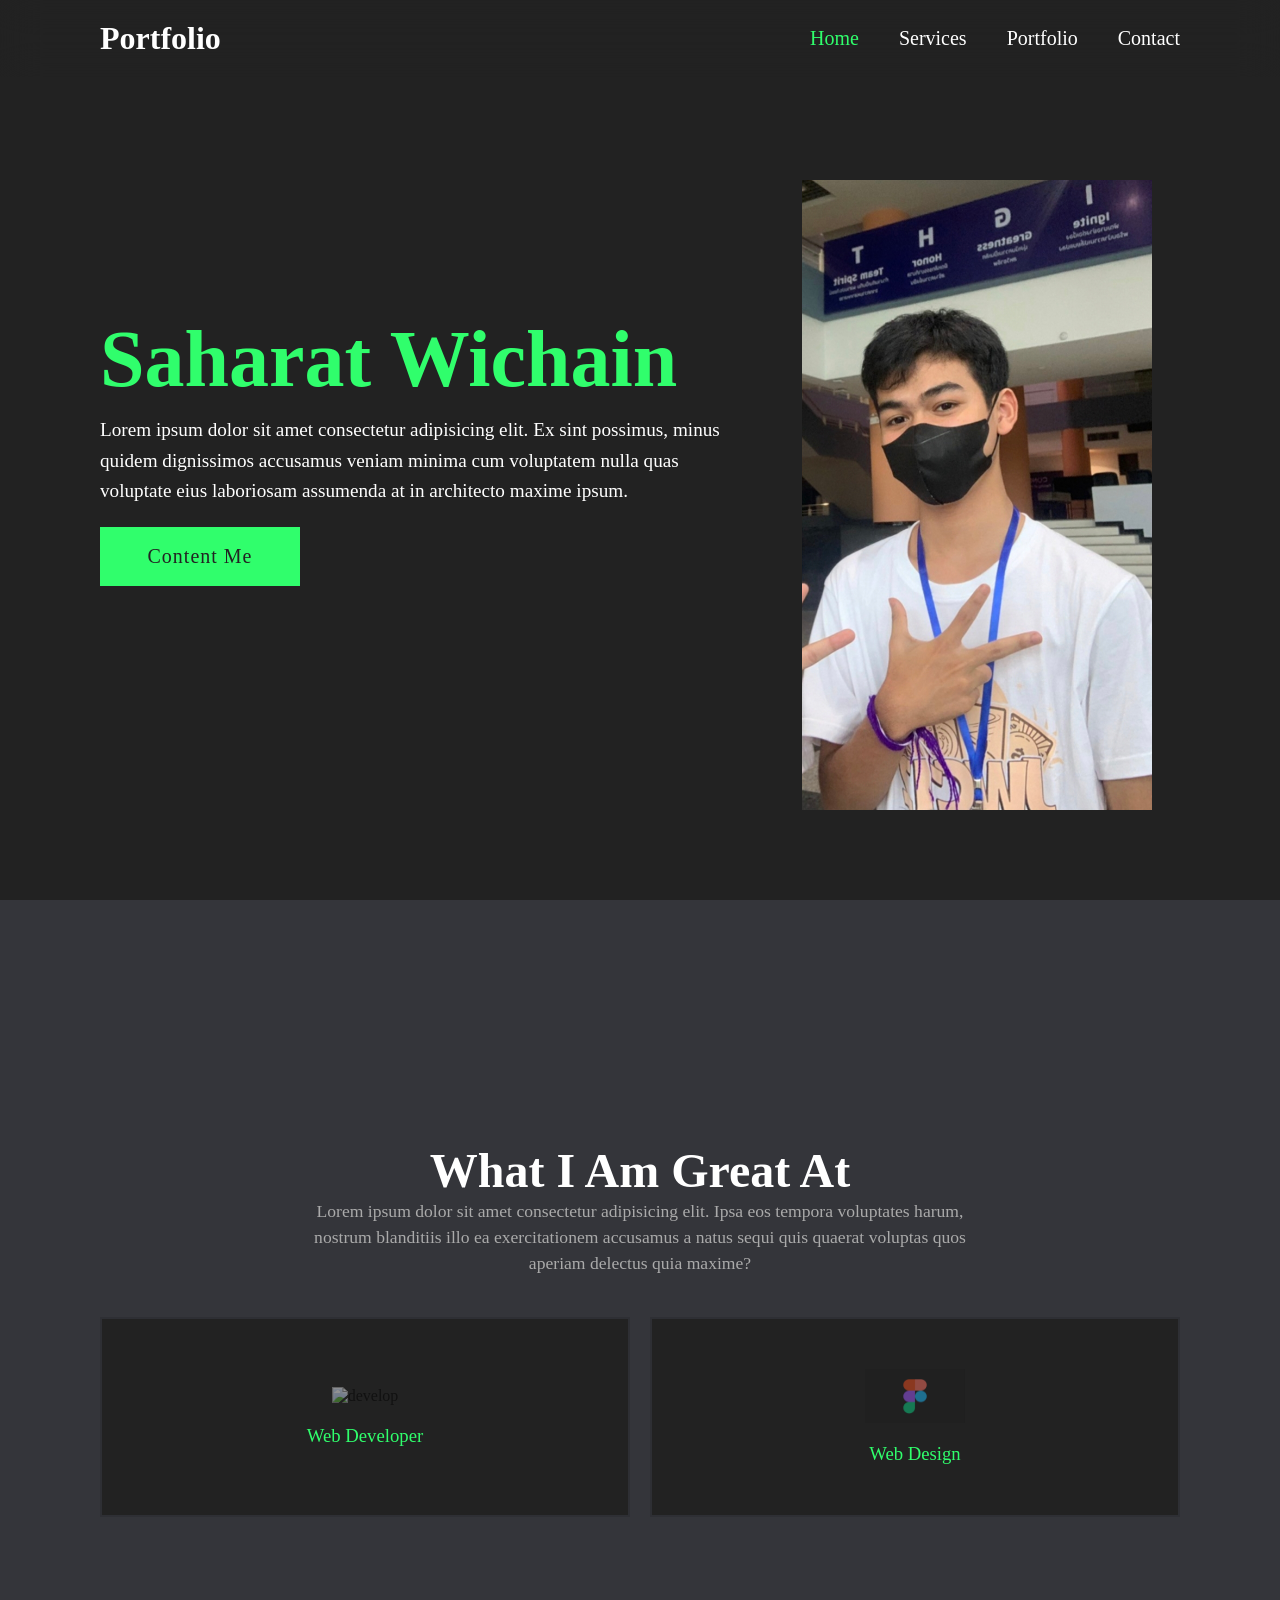
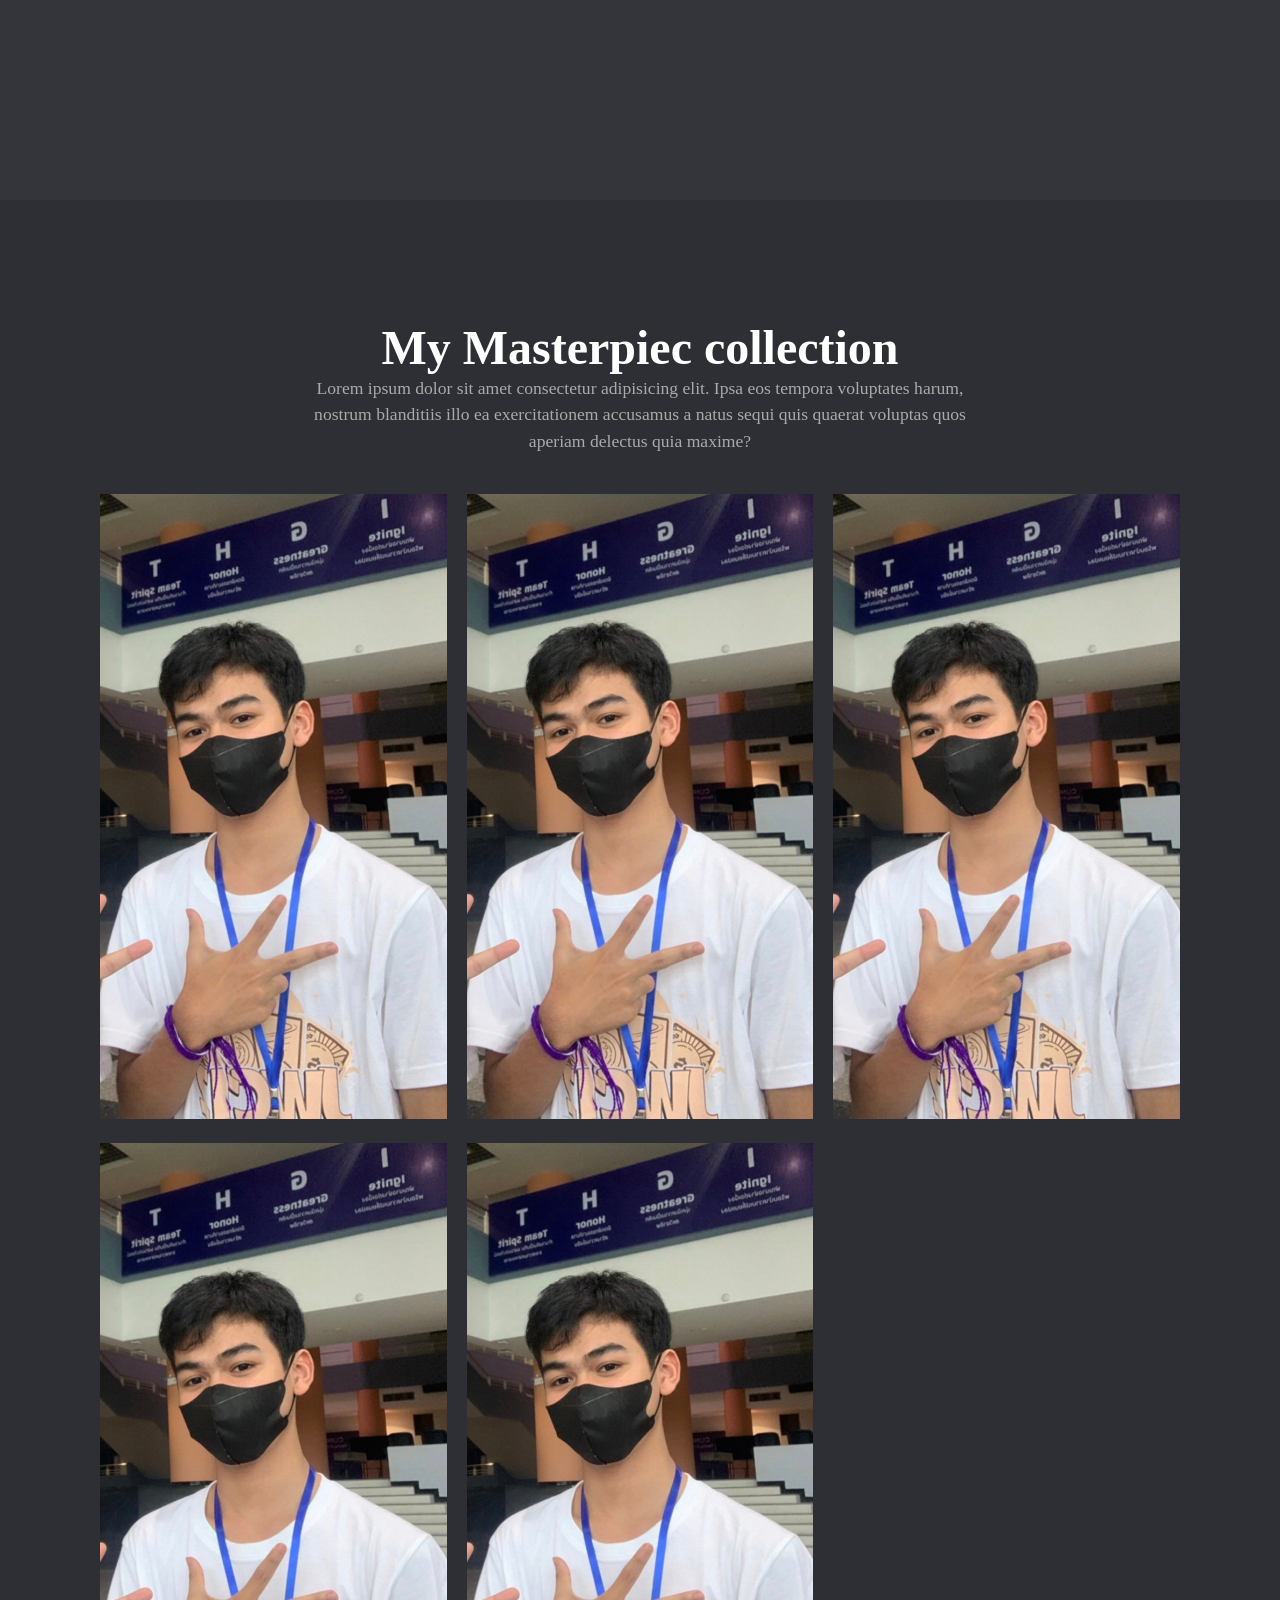
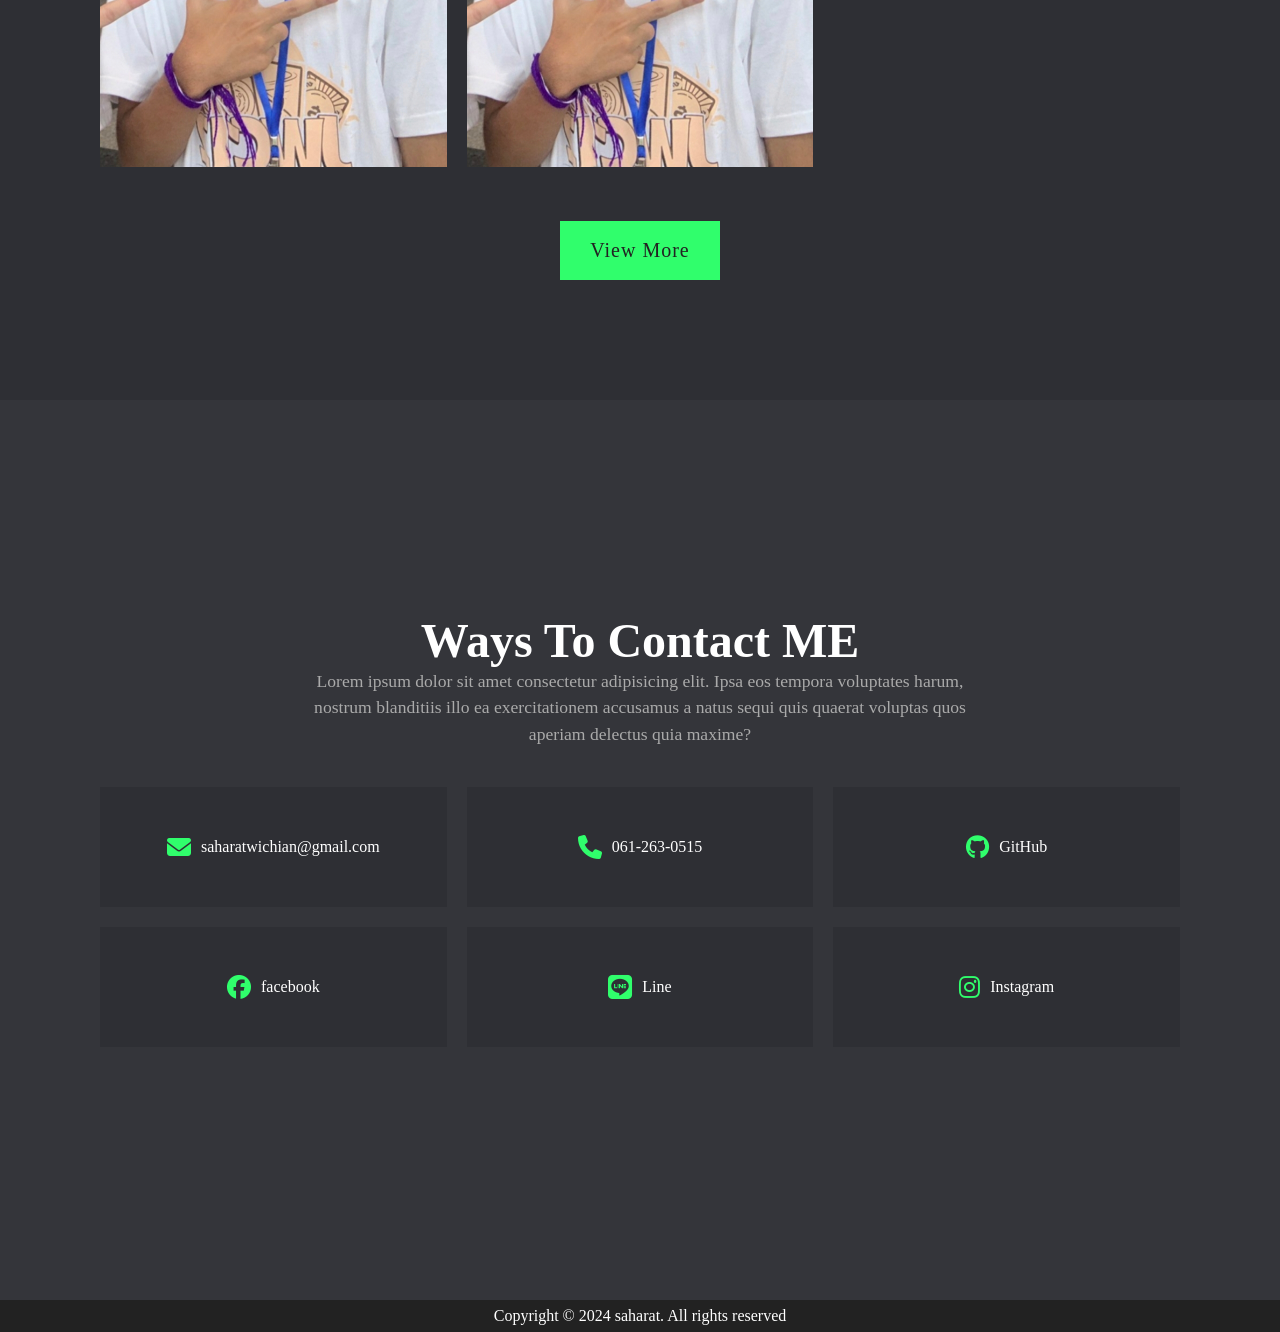
==== index.html @ ff319cc8 "add index.html style.css and /img" ====
<!DOCTYPE html>
<html lang="en">

<head>
    <meta charset="UTF-8">
    <meta http-equiv="X-UA-Compatible" content="IE=edge">
    <meta name="viewport" content="width=device-width, initial-scale=1.0">
    <title>Portfolio</title>
    <link rel="stylesheet" href="style.css">
    <link rel="stylesheet" href="https://cdnjs.cloudflare.com/ajax/libs/font-awesome/6.3.0/css/all.min.css" integrity="sha512-SzlrxWUlpfuzQ+pcUCosxcglQRNAq/DZjVsC0lE40xsADsfeQoEypE+enwcOiGjk/bSuGGKHEyjSoQ1zVisanQ==" crossorigin="anonymous" referrerpolicy="no-referrer" />
</head>

<body>
    <header>
        <a href="#" class="logo">Portfolio</a>
        <div class="menuToggle"></div>
        <ul class="nav">
            <li class="active"><a href="#home">Home</a></li>
            <li><a href="#services">Services</a></li>
            <li><a href="#portfolio">Portfolio</a></li>
            <li><a href="#contact">Contact</a></li>
        </ul>
    </header>
    <section id="home">
        <div class="content">
            <h2>Saharat Wichain</h2>
            <p>Lorem ipsum dolor sit amet consectetur adipisicing elit. Ex sint possimus, minus quidem dignissimos accusamus veniam minima cum voluptatem nulla quas voluptate eius laboriosam assumenda at in architecto maxime ipsum.</p>
            <a href="#" class="btn">Content Me</a>
        </div>
        <img src="/img/stang.jpg" class="men">
    </section>
    <section id="services">
        <div class="secText">
            <h2>What I Am Great At </h2>
            <p>Lorem ipsum dolor sit amet consectetur adipisicing elit. Ipsa eos tempora voluptates harum, nostrum blanditiis illo ea exercitationem accusamus a natus sequi quis quaerat voluptas quos aperiam delectus quia maxime?</p>
        </div>
        <div class="content">
            <div class="servicesBx">
                <img src="/img/developlogo.png" alt="develop">
                <h3>Web Developer</h3>
            </div>
            <div class="servicesBx">
                <img src="/img/figmalogo.png" alt="FimgaLogo">
                <h3>Web Design</h3>
            </div>
        </div>
    </section>
    <section id="portfolio">
        <div class="secText">
            <h2>My Masterpiec collection</h2>
            <p>Lorem ipsum dolor sit amet consectetur adipisicing elit. Ipsa eos tempora voluptates harum, nostrum blanditiis illo ea exercitationem accusamus a natus sequi quis quaerat voluptas quos aperiam delectus quia maxime?</p>
        </div>
        <div class="content">
            <div class="imgBx">
                <img src="/img/stang.jpg" >
            </div>
            <div class="imgBx">
                <img src="/img/stang.jpg" >
            </div>
            <div class="imgBx">
                <img src="/img/stang.jpg" >
            </div>
            <div class="imgBx">
                <img src="/img/stang.jpg" >
            </div>
            <div class="imgBx">
                <img src="/img/stang.jpg" >
            </div>
        </div>
        <div class="center">
            <a href="#" class="btn">View More</a>
        </div>
    </section>
    <section id="contact">
        <div class="secText">
            <h2>Ways To Contact ME</h2>
            <p>Lorem ipsum dolor sit amet consectetur adipisicing elit. Ipsa eos tempora voluptates harum, nostrum blanditiis illo ea exercitationem accusamus a natus sequi quis quaerat voluptas quos aperiam delectus quia maxime?</p>
        </div>
        <div class="content">
            
            <a style="cursor: pointer;">
                <i class="fa-solid fa-envelope"></i>
                saharatwichian@gmail.com
            </a>
            <a style="cursor: pointer;">
                <i class="fa-solid fa-phone"></i>
                061-263-0515
            </a>
            <a href="https://github.com/stangz14">
                <i class="fa-brands fa-github"></i>
                GitHub
            </a>
            <a href="https://www.facebook.com/saharat.wichian.7">
                <i class="fa-brands fa-facebook"></i>
                facebook
            </a>
            <a href="https://github.com/stangz14">
                <i class="fa-brands fa-line"></i>
                Line
            </a>
            
            <a href="https://www.instagram.com/sta_ngz/">
                <i class="fa-brands fa-instagram"></i>
                Instagram
            </a>
        </div>
    </section>  
    <footer>
        <p>Copyright © 2024 saharat. All rights reserved</p>
    </footer>
    <script src="app.js"></script>
</body>

</html>
---- style.css ----
* {
    margin: 0;
    padding: 0%;
    box-sizing: border-box;
    scroll-behavior: smooth;
}

header {
    position: fixed;
    top: 0;
    left: 0;
    width: 100%;
    padding: 20px 100px;
    display: flex;
    justify-content: space-between;
    align-items: center;
    z-index: 10000;
    backdrop-filter: blur(20px);
}

header .logo {
    position: relative;
    color: #fff;
    text-decoration: none;
    font-weight: 700;
    font-size: 2em;
}

header ul {
    position: relative;
    display: flex;
    gap: 40px;
}

header ul li {
    list-style: none;
}

header ul li a {
    text-decoration: none;
    color: #fff;
    font-weight: 500;
    font-size: 1.25em;
}

header ul li.active a,
header ul li a:hover {
    color: #30fe6c;
}

#home {
    position: relative;
    width: 100%;
    min-height: 100vh;
    background-color: #222;
    display: flex;
    justify-content: space-between;
    align-items: center;
    padding: 100px;
}

#home .content {
    position: relative;
    display: flex;
    flex-direction: column;
    gap: 10px;
    max-width: 650px;
    z-index: 10;
}

#home .content h2 {
    position: relative;
    font-size: 5em;
    color: #30fe6c;
}

#home .content p {
    position: relative;
    color: #fff;
    font-size: 1.2em;
    line-height: 1.6em;
}

.btn {
    position: relative;
    display: inline-block;
    font-size: 1.25em;
    max-width: 200px;
    background-color: #30fe6c;
    color: #222;
    text-align: center;
    padding: 18px 30px;
    font-weight: 500;
    letter-spacing: 0.05em;
    text-decoration: none;
    margin-top: 10px;
}

#home .men {
    position: absolute;
    bottom: 10%;
    right: 10%;
    max-height: 70vh;
}

#contact,
#portfolio,
#services {
    position: relative;
    background-color: #34353a;
    min-height: 100vh;
    padding: 120px 100px;
    display: flex;
    justify-content: center;
    flex-direction: column;
}

.secText {
    position: relative;
    width: 100%;
    display: flex;
    justify-content: center;
    align-items: center;
    flex-direction: column;
}

.secText h2 {
    font-size: 3em;
    color: #fff;
}

.secText p {
    max-width: 700px;
    text-align: center;
    font-size: 1.1em;
    color: #aaa;
    line-height: 1.5em;
}

#services .content {
    display: grid;
    grid-template-columns: repeat(2, 1fr);
    grid-gap: 20px;
    margin: 40px 0;
}

#services .content .servicesBx{
    background-color: #222;
    padding: 50px 20px;
    display: flex;
    justify-content: center;
    align-items: center;
    flex-direction: column;
    border: 2px solid #2e2f34;
    gap: 20px;

}

#services .content .servicesBx:hover {
    border: 2px solid #30fe6c;
}

#services .content .servicesBx img{
    max-width: 100px;
    opacity: 0.5;
    transition: 0.5s;
}

#services .content .servicesBx:hover img{
    max-width: 100px;
    opacity: 1;
}

#services .content .servicesBx h3{
    color: #fff;
    font-weight: 500;
    color: #30fe6c;
}

.center{
    width: 100%;
    text-align: center;

}

#portfolio{
    background-color: #2e2f34;
}

#portfolio .content{
    display: grid;
    grid-template-columns: repeat(3,1fr);
    grid-gap: 20px;
    margin: 40px 0px;
}

#portfolio .content .imgBx {
    position: relative;
}

#portfolio .content .imgBx img{
    max-width: 100%;
}

#contact .content {
    display: grid;
    grid-template-columns: repeat(3 ,1fr);
    grid-gap: 20px;
    margin: 40px 0;
}


#contact .content a{
    background-color: #2e2f34;
    height: 120px;
    display: flex;
    justify-content: center;
    align-items: center;
    text-decoration: 1.2em;
    color: #fff;
    transition: 0.5s;
}

#contact .content a:hover{
  background-color: #30fe6c;
}

#contact .content a i{
    color: #30fe6c;
    font-size: 1.5em;
    margin-right: 10px;
    transition: 0.5s;
}


#contact .content a:hover,
#contact .content a:hover i{
    color: #222;
   
}

footer{
    height: 2rem;
    background: #222;
    color: white;
    display: flex;
    justify-content: center;
    align-items: center;
}

@media (max-width: 900px) {
    header{
        padding: 20px 50px;
    }
    #home{
        padding: 150px 60px;
        display: flex;
        flex-direction: column-reverse;
        padding-bottom: 5%;
        justify-content: center;
        align-items: center;
    }
    #home .content h2{
        font-size: 4em;
    }
    .btn{
        max-width: 160px;
        padding: 10px 20px;
    }
    #home .men{
        position: relative;
        height: 60vh;
        border-radius: 5px;
        margin-bottom: 32px;
    }
    .secText h2 {
        font-size: 2em;
        text-align: center;

    }
    #contact,
    #portfolio,
    #services{
        padding: 100px 50px 50px;
    }
    #services .content,
    #portfolio .content {
        grid-template-columns: repeat(2 , 1fr);
    }
    .menuToggle{
        position: relative;
        width: 30px;
        height: 20px;
        display: flex;
        justify-content: center;
        align-items: center;
        cursor: pointer;
    }

    .menuToggle::before{
        content: '';
        position: absolute;
        width: 100%;
        height: 2px;
        background-color: #fff;
        transform: translateY(-10px);
        transition: 0.5s;
        box-shadow: 0 10px #fff;
    }
    .menuToggle::after{
        content: '';
        position: absolute;
        width: 100%;
        height: 2px;
        background-color: #fff;
        transform: translateY(10px);
        transition: 0.5s;
    }
    header.active .menuToggle::before{
        transform: translateY(0px) rotate(45deg);
        box-shadow: 0 0 #fff;
    }
    header.active .menuToggle::after{
        transform: translateY(0px) rotate(315deg);
        box-shadow: 0 0 #fff;
    }
    header ul {
        display: none;
    }
    header.active ul {
        position: fixed;
        left: 0%;
        top: 77px;
        width: 100%;
        height: calc(100vh);
        background-color:rgba(50, 50, 50, 0.95);
        display: flex;
        justify-content: center;
        align-items: center;
        flex-direction: column;
        z-index: 10000;
        gap: 20px;
    }
    header.active ul li a{
        font-size: 2em;
    }

}


@media (max-width: 700px) {
    #home .content h2{
        font-size: 2em;
    }

    #home .men{
        height: 40vh;
    }
    #contact,
    #portfolio,
    #services{
        padding: 100px 50px 50px;
    }
    #services .content,
    #portfolio .content,
    #contact .content {
        grid-template-columns: repeat(1, 1fr);
    }
    #contact .content a {
      height: 80px;  
    }
}
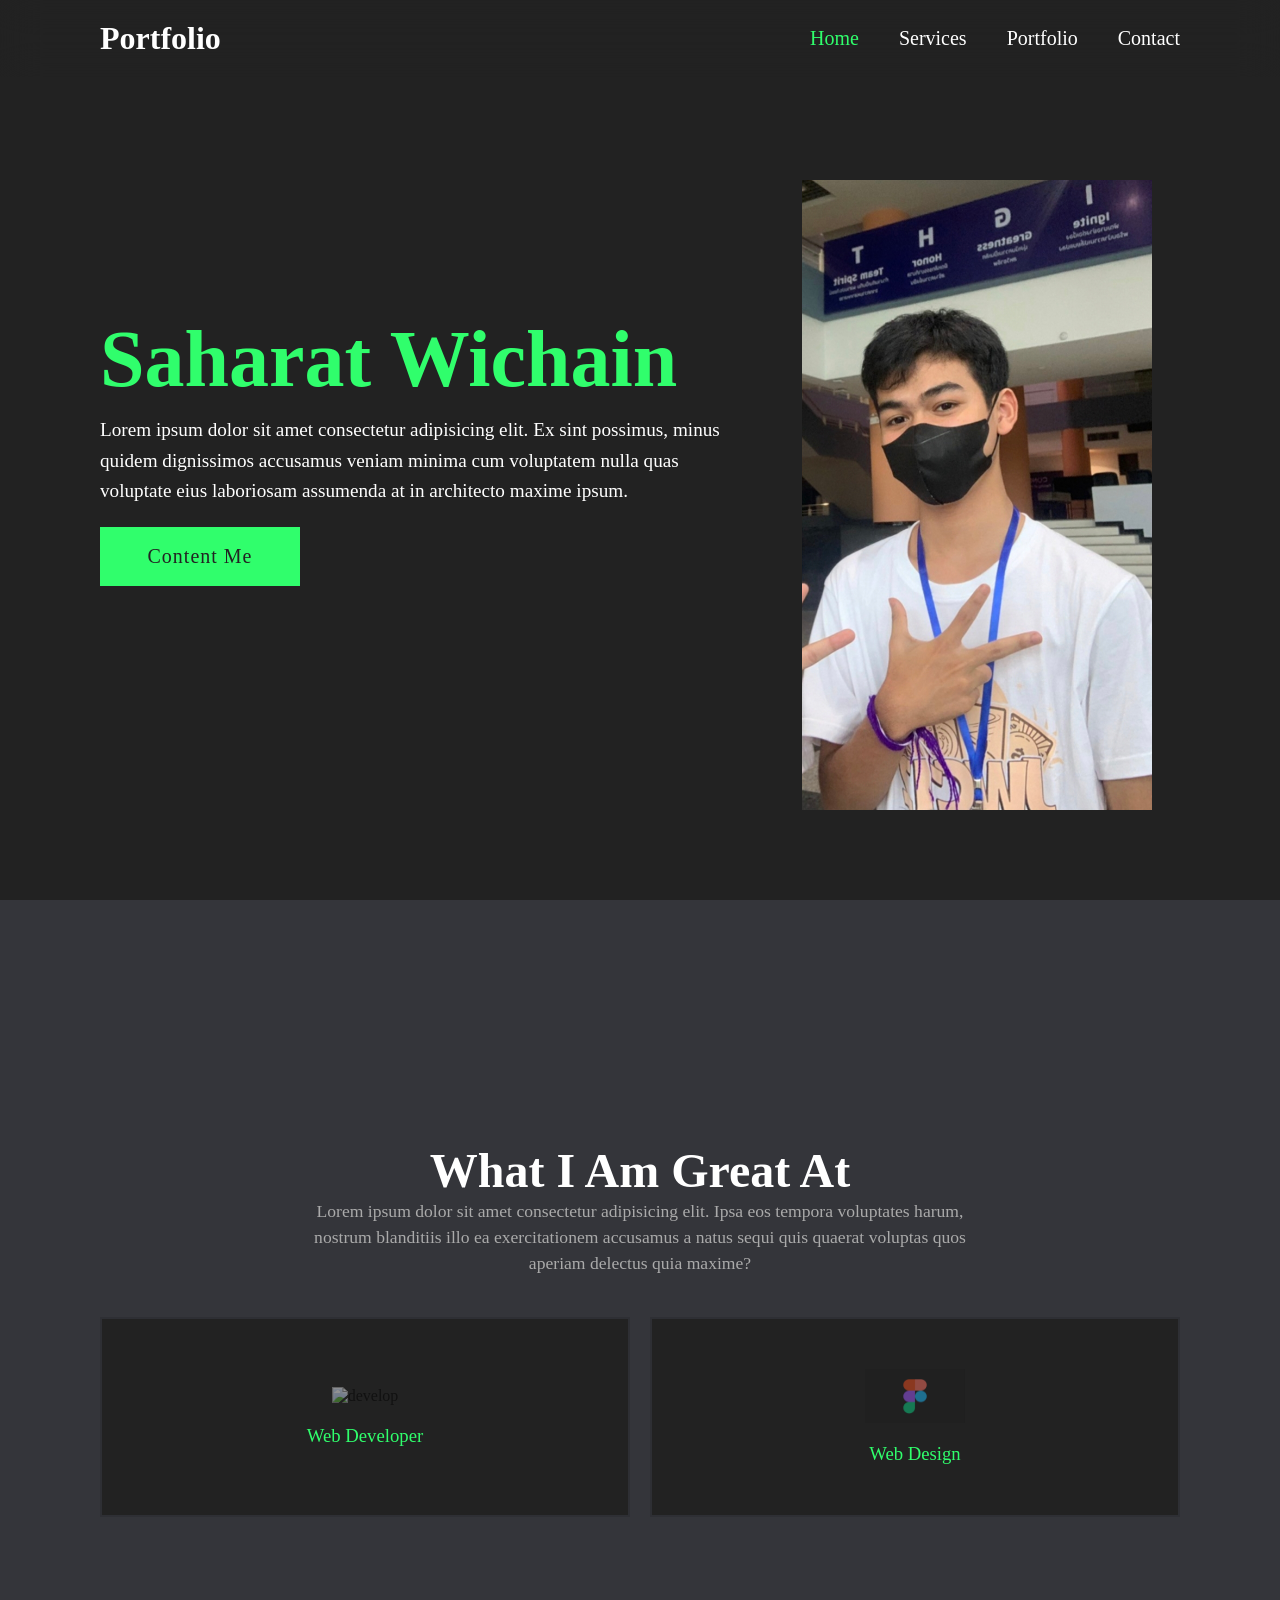
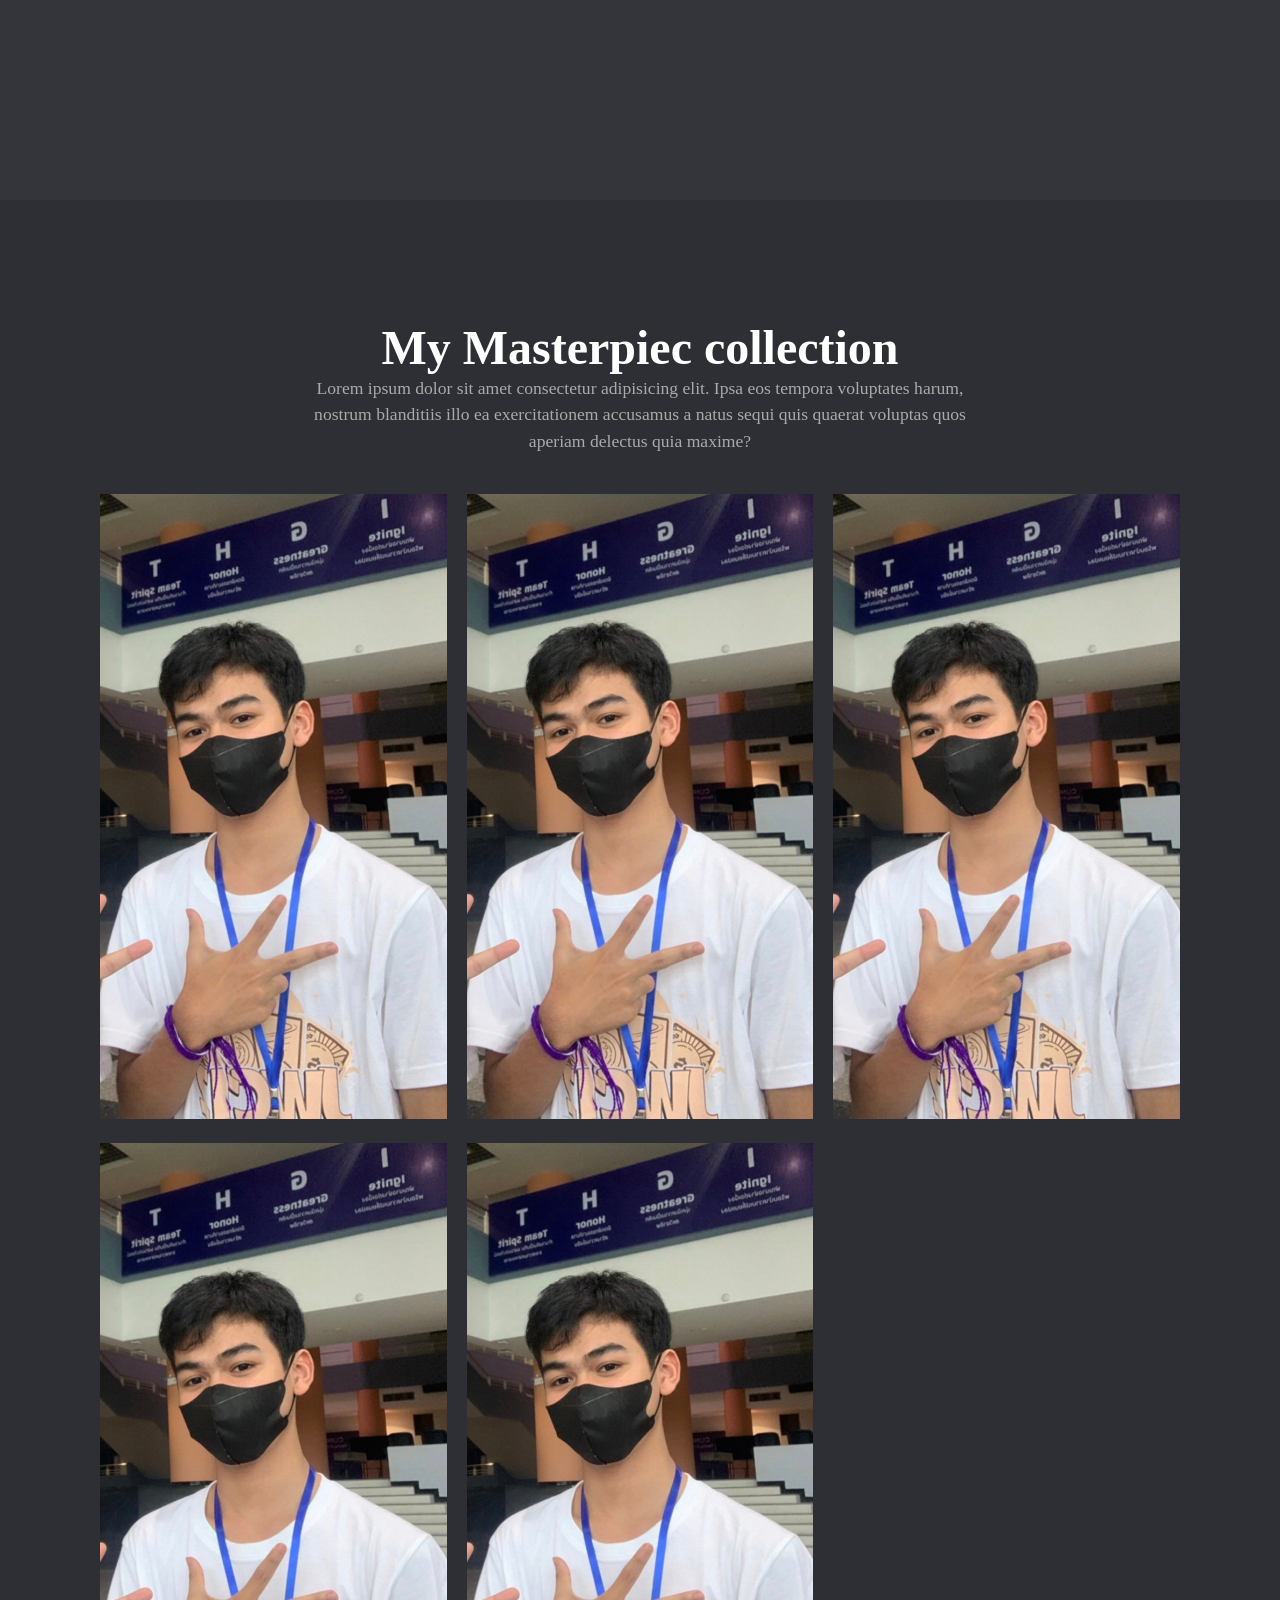
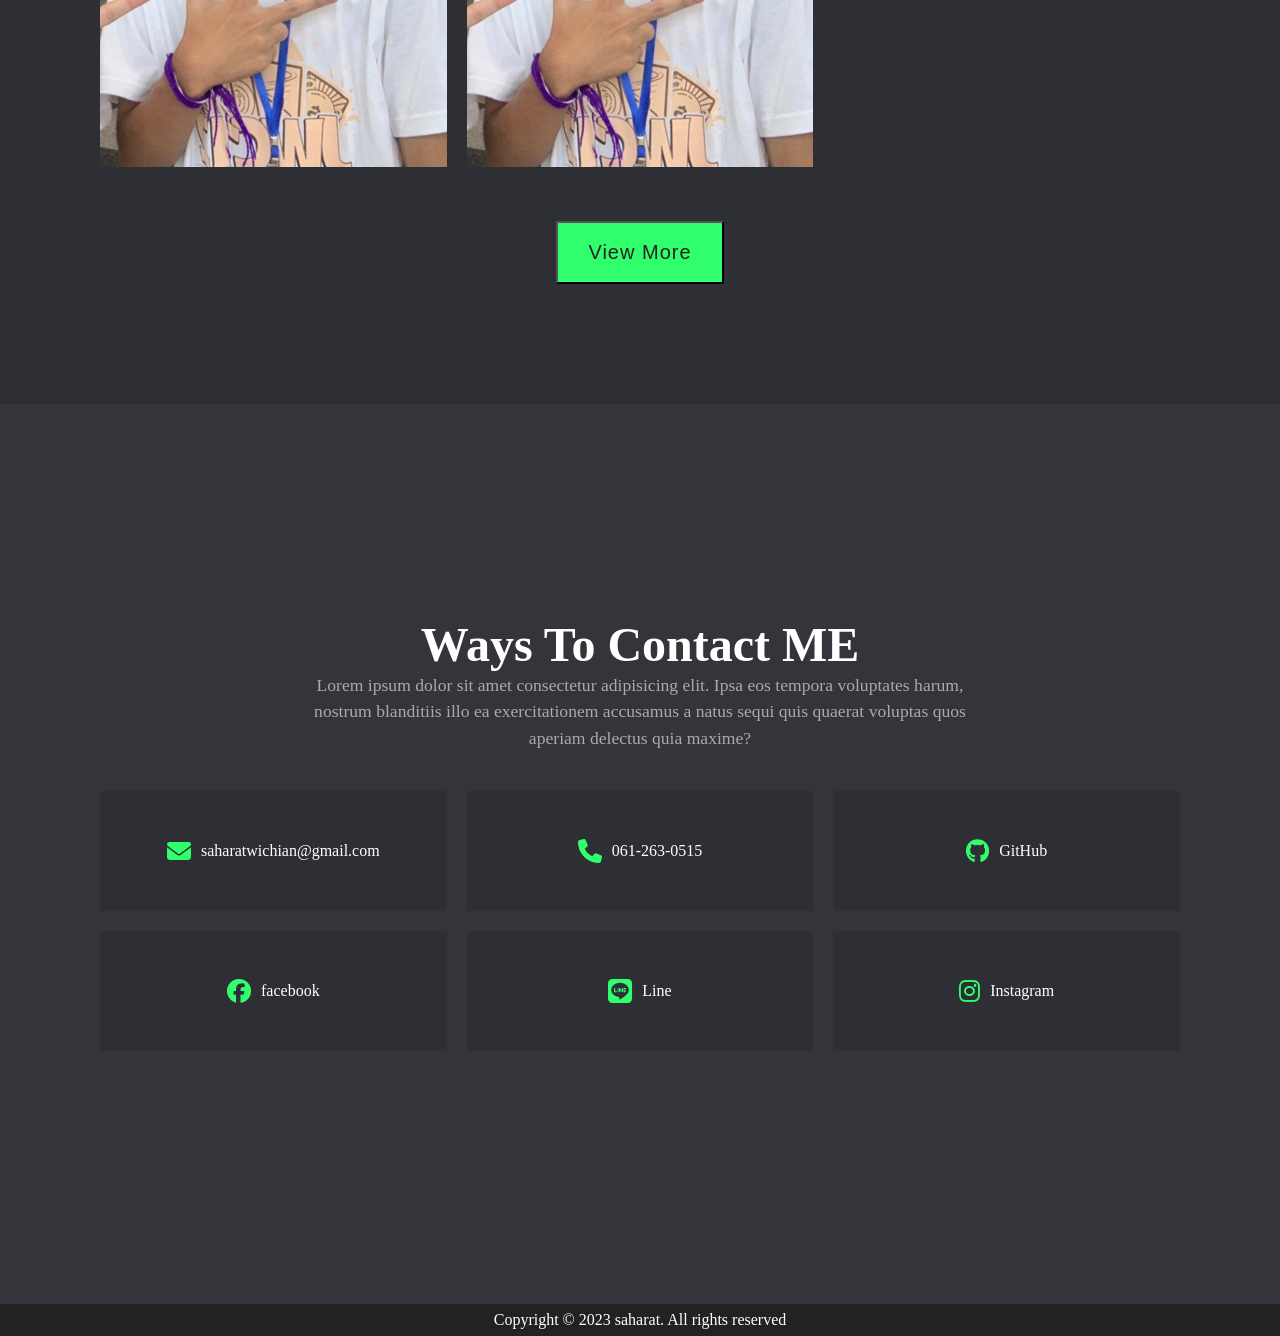
==== commit 0656f27e: "modify index.html style.css" ====
--- a/index.html
+++ b/index.html
@@ -12,7 +12,7 @@
 </head>
 
 <body>
-    <header>
+    <nav>
         <a href="#" class="logo">Portfolio</a>
         <div class="menuToggle"></div>
         <ul class="nav">
@@ -21,7 +21,7 @@
             <li><a href="#portfolio">Portfolio</a></li>
             <li><a href="#contact">Contact</a></li>
         </ul>
-    </header>
+    </nav>
     <section id="home">
         <div class="content">
             <h2>Saharat Wichain</h2>
@@ -69,7 +69,7 @@
             </div>
         </div>
         <div class="center">
-            <a href="#" class="btn">View More</a>
+            <button class="btn">View More</a>
         </div>
     </section>
     <section id="contact">
@@ -107,7 +107,7 @@
         </div>
     </section>  
     <footer>
-        <p>Copyright © 2024 saharat. All rights reserved</p>
+        <p>Copyright © 2023 saharat. All rights reserved</p>
     </footer>
     <script src="app.js"></script>
 </body>
--- a/style.css
+++ b/style.css
@@ -5,7 +5,7 @@
     scroll-behavior: smooth;
 }
 
-header {
+nav {
     position: fixed;
     top: 0;
     left: 0;
@@ -18,7 +18,7 @@
     backdrop-filter: blur(20px);
 }
 
-header .logo {
+nav .logo {
     position: relative;
     color: #fff;
     text-decoration: none;
@@ -26,25 +26,25 @@
     font-size: 2em;
 }
 
-header ul {
+nav ul {
     position: relative;
     display: flex;
     gap: 40px;
 }
 
-header ul li {
+nav ul li {
     list-style: none;
 }
 
-header ul li a {
+nav ul li a {
     text-decoration: none;
     color: #fff;
     font-weight: 500;
     font-size: 1.25em;
 }
 
-header ul li.active a,
-header ul li a:hover {
+nav ul li.active a,
+nav ul li a:hover {
     color: #30fe6c;
 }
 
@@ -82,6 +82,7 @@
 }
 
 .btn {
+    outline: none;
     position: relative;
     display: inline-block;
     font-size: 1.25em;
@@ -249,7 +250,7 @@
 }
 
 @media (max-width: 900px) {
-    header{
+    nav{
         padding: 20px 50px;
     }
     #home{
@@ -316,18 +317,18 @@
         transform: translateY(10px);
         transition: 0.5s;
     }
-    header.active .menuToggle::before{
+    nav.active .menuToggle::before{
         transform: translateY(0px) rotate(45deg);
         box-shadow: 0 0 #fff;
     }
-    header.active .menuToggle::after{
+    nav.active .menuToggle::after{
         transform: translateY(0px) rotate(315deg);
         box-shadow: 0 0 #fff;
     }
-    header ul {
+    nav ul {
         display: none;
     }
-    header.active ul {
+    nav.active ul {
         position: fixed;
         left: 0%;
         top: 77px;
@@ -341,7 +342,7 @@
         z-index: 10000;
         gap: 20px;
     }
-    header.active ul li a{
+    nav.active ul li a{
         font-size: 2em;
     }
 
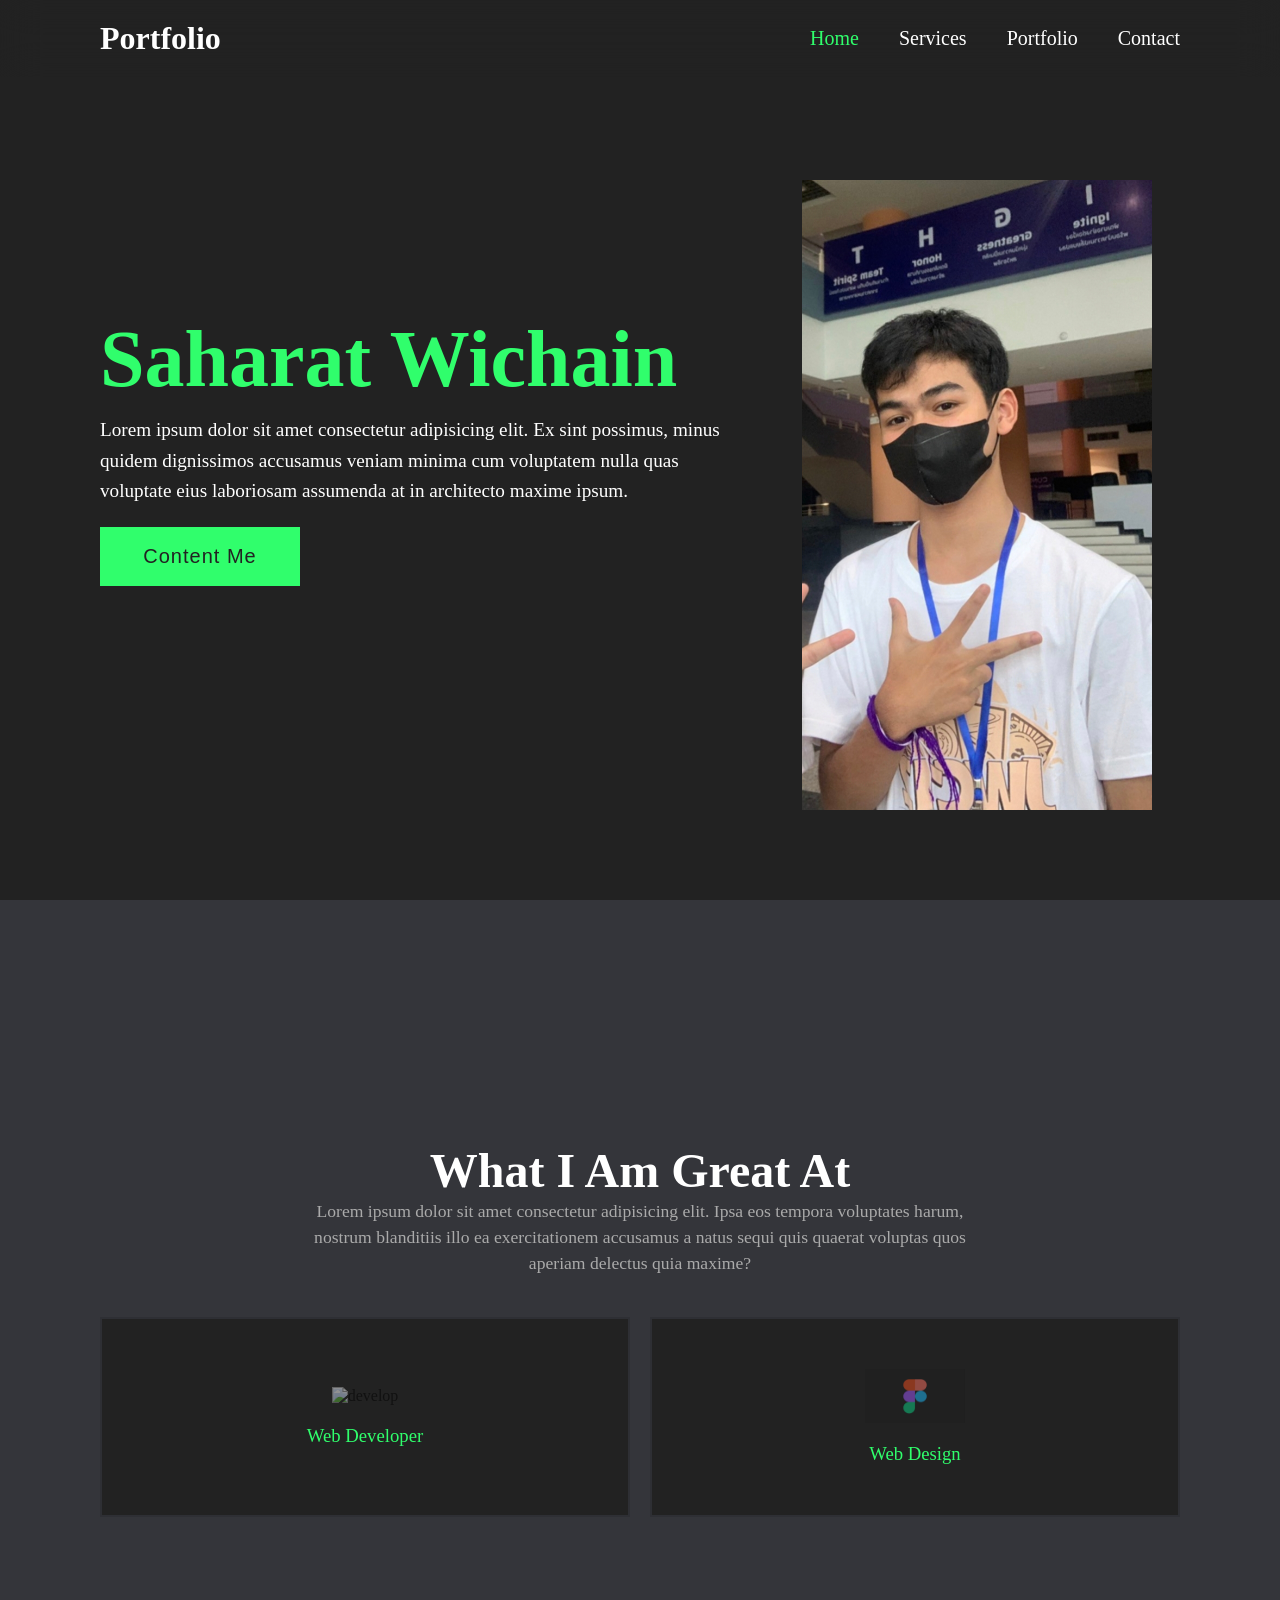
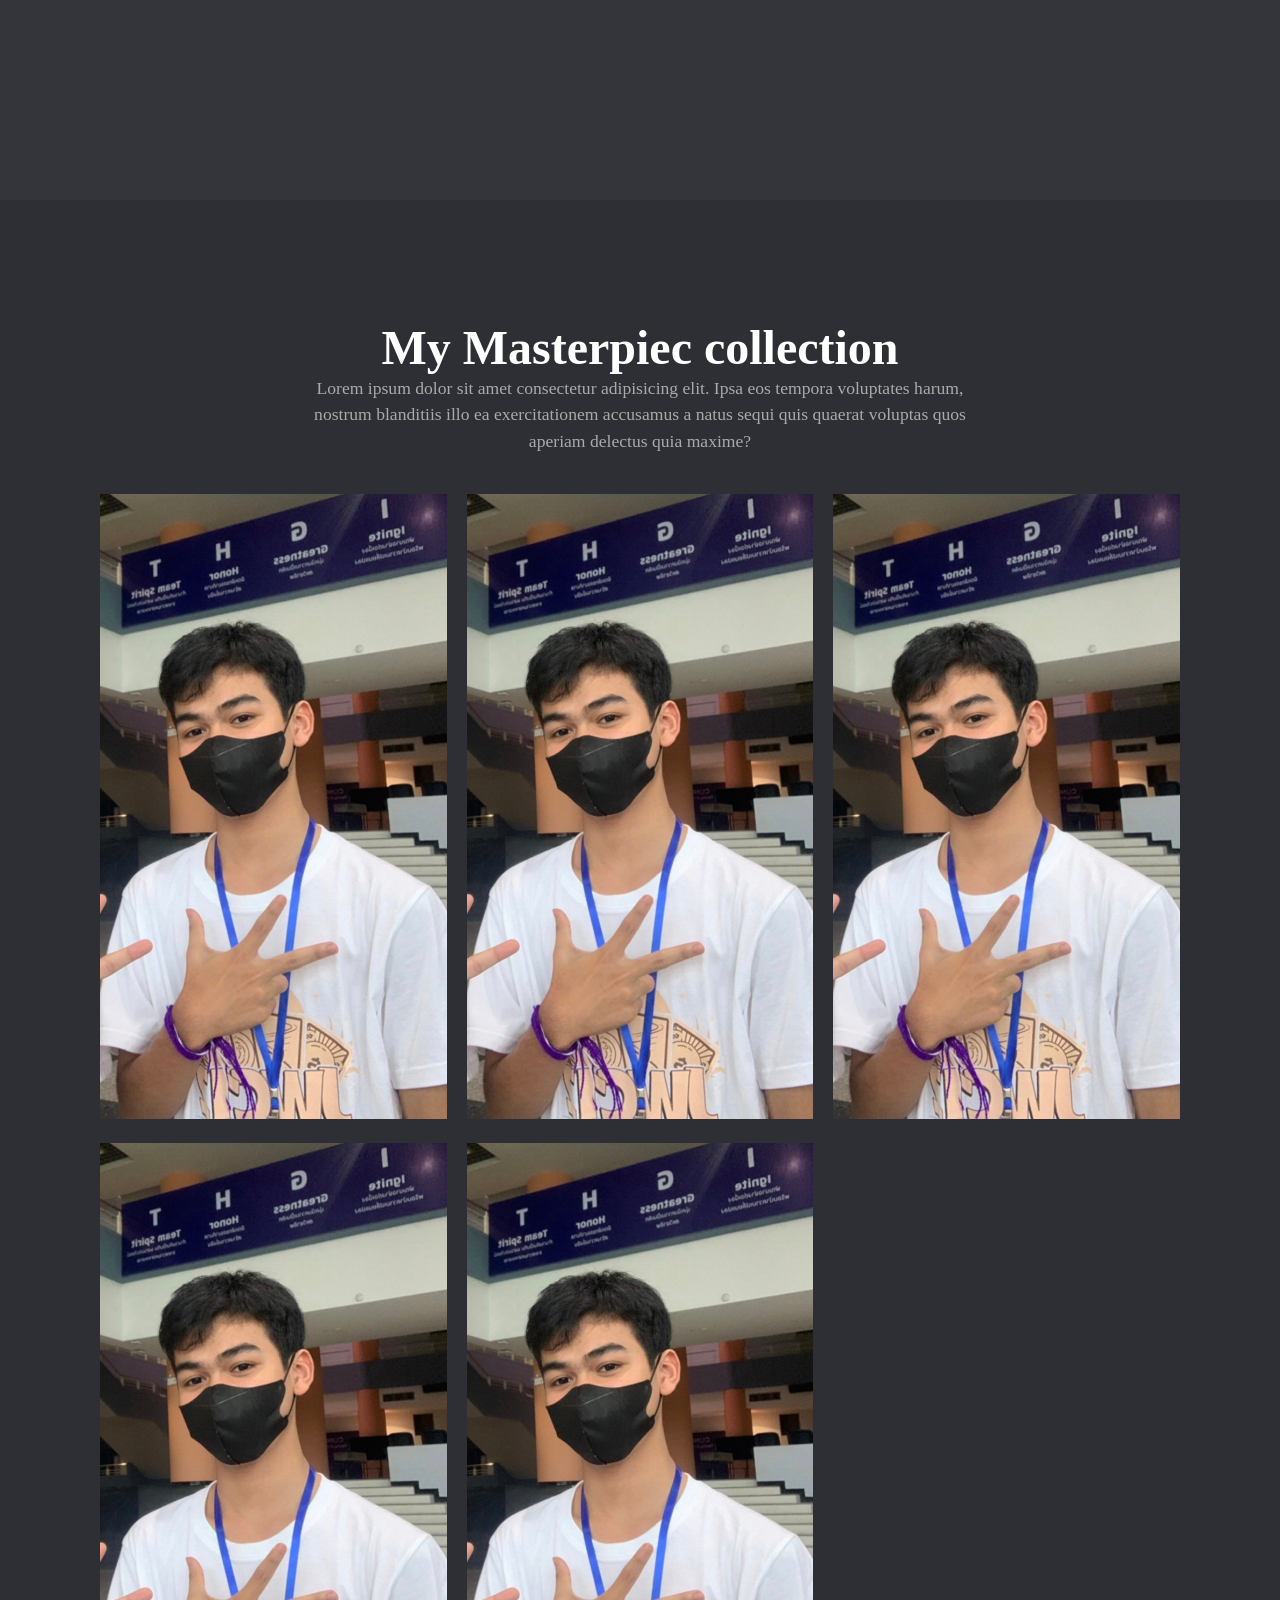
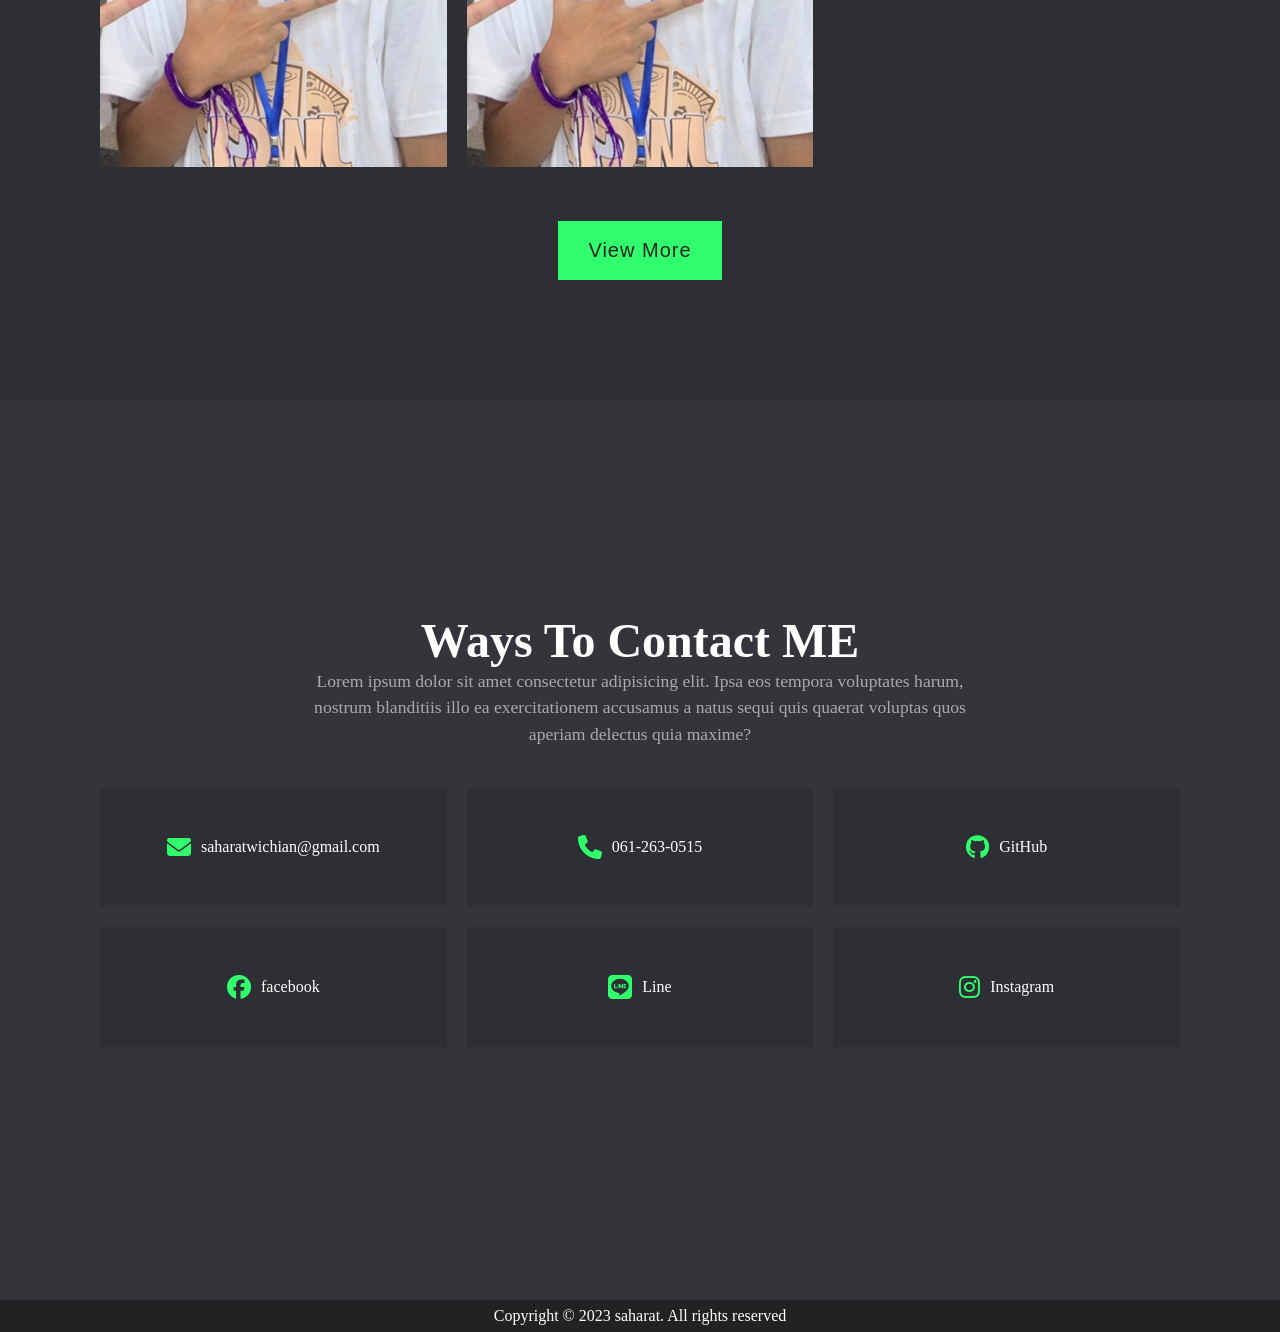
==== commit 7667b97e: "modify index.html style.css" ====
--- a/index.html
+++ b/index.html
@@ -26,7 +26,7 @@
         <div class="content">
             <h2>Saharat Wichain</h2>
             <p>Lorem ipsum dolor sit amet consectetur adipisicing elit. Ex sint possimus, minus quidem dignissimos accusamus veniam minima cum voluptatem nulla quas voluptate eius laboriosam assumenda at in architecto maxime ipsum.</p>
-            <a href="#" class="btn">Content Me</a>
+            <button href="#" class="btn">Content Me</button>
         </div>
         <img src="/img/stang.jpg" class="men">
     </section>
--- a/style.css
+++ b/style.css
@@ -82,7 +82,9 @@
 }
 
 .btn {
+    cursor: pointer;
     outline: none;
+    border: none;
     position: relative;
     display: inline-block;
     font-size: 1.25em;
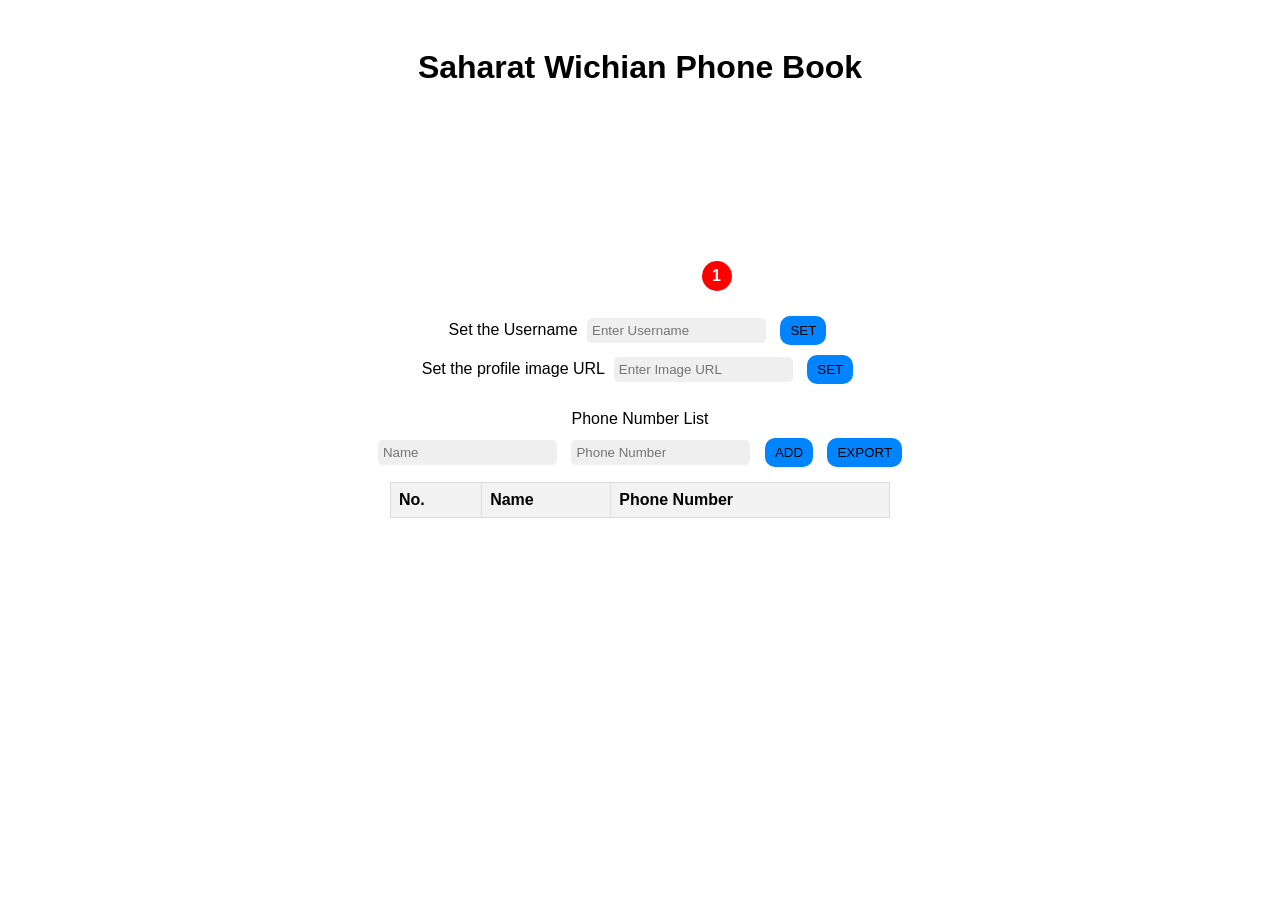
==== commit 1b3e9ee9: "create phone number webpage" ====
--- a/index.html
+++ b/index.html
@@ -1,115 +1,46 @@
-
 <!DOCTYPE html>
 <html lang="en">
-
 <head>
     <meta charset="UTF-8">
-    <meta http-equiv="X-UA-Compatible" content="IE=edge">
     <meta name="viewport" content="width=device-width, initial-scale=1.0">
-    <title>Portfolio</title>
-    <link rel="stylesheet" href="style.css">
-    <link rel="stylesheet" href="https://cdnjs.cloudflare.com/ajax/libs/font-awesome/6.3.0/css/all.min.css" integrity="sha512-SzlrxWUlpfuzQ+pcUCosxcglQRNAq/DZjVsC0lE40xsADsfeQoEypE+enwcOiGjk/bSuGGKHEyjSoQ1zVisanQ==" crossorigin="anonymous" referrerpolicy="no-referrer" />
+    <title>Phone Book</title>
+    <link rel="stylesheet" href="styles.css">
 </head>
+<body>
+    <h1>
+        <span class="username" id="username">Saharat Wichian</span> Phone Book
+    </h1>
+    <div class="avatar" id="avatar">
+        <div class="notification">1</div>
+    </div>
+    
+    <div>
+        <label for="">Set the Username </label>
+        <input class="input-field"  type="text" id="usernameInput" placeholder="Enter Username">
+        <button class="btn" onclick="setUsername()">SET</button>
+    </div>
+    <div>
+        <label for="">Set the profile image URL </label>
+        <input class="input-field" type="text" id="avatarInput" placeholder="Enter Image URL">
+        <button class="btn" onclick="setAvatar()">SET</button>
+    </div>
+    
+    <div class="form-add">
+        <h4>Phone Number List</h4>
+        <input class="input-field" type="text" id="nameInput" placeholder="Name">
+        <input class="input-field" type="tel" id="phoneInput" placeholder="Phone Number">
+        <button class="btn" onclick="addContact()">ADD</button>
+        <button class="btn" onclick="exportContacts()">EXPORT</button>
+    </div>
+    
+    <table id="contactTable">
+        <tr>
+            <th>No.</th>
+            <th>Name</th>
+            <th>Phone Number</th>
+        </tr>
+    </table>
 
-<body>
-    <nav>
-        <a href="#" class="logo">Portfolio</a>
-        <div class="menuToggle"></div>
-        <ul class="nav">
-            <li class="active"><a href="#home">Home</a></li>
-            <li><a href="#services">Services</a></li>
-            <li><a href="#portfolio">Portfolio</a></li>
-            <li><a href="#contact">Contact</a></li>
-        </ul>
-    </nav>
-    <section id="home">
-        <div class="content">
-            <h2>Saharat Wichain</h2>
-            <p>Lorem ipsum dolor sit amet consectetur adipisicing elit. Ex sint possimus, minus quidem dignissimos accusamus veniam minima cum voluptatem nulla quas voluptate eius laboriosam assumenda at in architecto maxime ipsum.</p>
-            <button href="#" class="btn">Content Me</button>
-        </div>
-        <img src="/img/stang.jpg" class="men">
-    </section>
-    <section id="services">
-        <div class="secText">
-            <h2>What I Am Great At </h2>
-            <p>Lorem ipsum dolor sit amet consectetur adipisicing elit. Ipsa eos tempora voluptates harum, nostrum blanditiis illo ea exercitationem accusamus a natus sequi quis quaerat voluptas quos aperiam delectus quia maxime?</p>
-        </div>
-        <div class="content">
-            <div class="servicesBx">
-                <img src="/img/developlogo.png" alt="develop">
-                <h3>Web Developer</h3>
-            </div>
-            <div class="servicesBx">
-                <img src="/img/figmalogo.png" alt="FimgaLogo">
-                <h3>Web Design</h3>
-            </div>
-        </div>
-    </section>
-    <section id="portfolio">
-        <div class="secText">
-            <h2>My Masterpiec collection</h2>
-            <p>Lorem ipsum dolor sit amet consectetur adipisicing elit. Ipsa eos tempora voluptates harum, nostrum blanditiis illo ea exercitationem accusamus a natus sequi quis quaerat voluptas quos aperiam delectus quia maxime?</p>
-        </div>
-        <div class="content">
-            <div class="imgBx">
-                <img src="/img/stang.jpg" >
-            </div>
-            <div class="imgBx">
-                <img src="/img/stang.jpg" >
-            </div>
-            <div class="imgBx">
-                <img src="/img/stang.jpg" >
-            </div>
-            <div class="imgBx">
-                <img src="/img/stang.jpg" >
-            </div>
-            <div class="imgBx">
-                <img src="/img/stang.jpg" >
-            </div>
-        </div>
-        <div class="center">
-            <button class="btn">View More</a>
-        </div>
-    </section>
-    <section id="contact">
-        <div class="secText">
-            <h2>Ways To Contact ME</h2>
-            <p>Lorem ipsum dolor sit amet consectetur adipisicing elit. Ipsa eos tempora voluptates harum, nostrum blanditiis illo ea exercitationem accusamus a natus sequi quis quaerat voluptas quos aperiam delectus quia maxime?</p>
-        </div>
-        <div class="content">
-            
-            <a style="cursor: pointer;">
-                <i class="fa-solid fa-envelope"></i>
-                saharatwichian@gmail.com
-            </a>
-            <a style="cursor: pointer;">
-                <i class="fa-solid fa-phone"></i>
-                061-263-0515
-            </a>
-            <a href="https://github.com/stangz14">
-                <i class="fa-brands fa-github"></i>
-                GitHub
-            </a>
-            <a href="https://www.facebook.com/saharat.wichian.7">
-                <i class="fa-brands fa-facebook"></i>
-                facebook
-            </a>
-            <a href="https://github.com/stangz14">
-                <i class="fa-brands fa-line"></i>
-                Line
-            </a>
-            
-            <a href="https://www.instagram.com/sta_ngz/">
-                <i class="fa-brands fa-instagram"></i>
-                Instagram
-            </a>
-        </div>
-    </section>  
-    <footer>
-        <p>Copyright © 2023 saharat. All rights reserved</p>
-    </footer>
-    <script src="app.js"></script>
+    <script src="script.js"></script>
 </body>
-
 </html>
--- a/styles.css
+++ b/styles.css
@@ -0,0 +1,100 @@
+body {
+    font-family: Arial, sans-serif;
+    display: flex;
+    flex-direction: column;
+    align-items: center;
+    padding: 20px;
+}
+
+
+.avatar {
+    width: 183px;
+    height: 183px;
+    border-radius: 50%;
+    background-size: cover;
+    background-position: center;
+    position: relative;
+    margin-bottom: 20px;
+}
+
+.notification {
+    position: absolute;
+    bottom: 0;
+    right: 0;
+    width: 30px;
+    height: 30px;
+    background-color: red;
+    border-radius: 50%;
+    display: flex;
+    justify-content: center;
+    align-items: center;
+    color: white;
+    font-weight: bold;
+}
+
+.username {
+    font-weight: bold;
+    cursor: pointer;
+}
+
+.username:hover {
+    color: blue;
+    text-decoration: underline;
+}
+
+input, button {
+    margin: 5px;
+    padding: 5px;
+}
+
+button {
+    cursor: pointer;
+}
+
+table {
+    border-collapse: collapse;
+    width: 100%;
+    max-width: 500px;
+}
+
+th, td {
+    border: 1px solid #ddd;
+    padding: 8px;
+    text-align: left;
+}
+
+th {
+    background-color: #f2f2f2;
+}
+
+.input-field{
+    border: none;
+    background-color: #eeee;
+    border-radius: 5px;
+    outline: none;
+}
+
+.input-field:focus{
+    border: 1px solid;
+}
+
+.btn{
+    background: rgb(0, 132, 255);
+    border: none;
+    border-radius: 10px;
+    padding: 7px 10px;
+}
+
+.btn:hover{
+    background: rgb(76, 0, 255);
+}
+
+.form-add{
+    text-align: center;
+    margin-bottom: 10px;
+}
+
+.form-add h4{
+    font-weight: 200;
+    margin-bottom: 5px;
+}
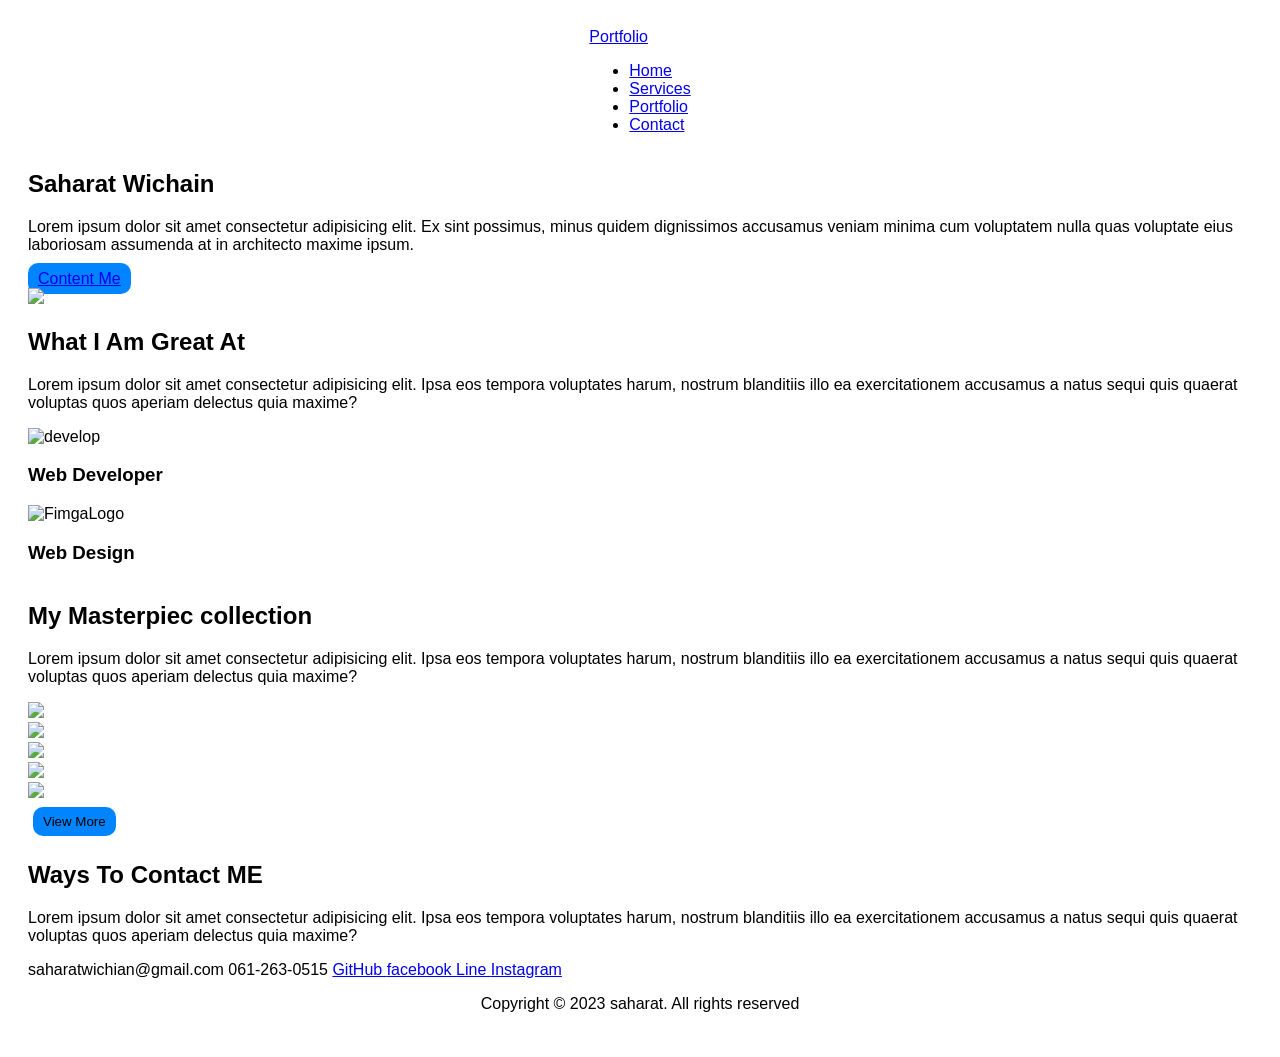
==== commit 5e3db98f: "Revert "modify index.html style.css" This reverts commit 7667b97e6d3f822c8ae778f95e283319e6a9214a." ====
--- a/index.html
+++ b/index.html
@@ -7,40 +7,103 @@
     <link rel="stylesheet" href="styles.css">
 </head>
 <body>
-    <h1>
-        <span class="username" id="username">Saharat Wichian</span> Phone Book
-    </h1>
-    <div class="avatar" id="avatar">
-        <div class="notification">1</div>
-    </div>
-    
-    <div>
-        <label for="">Set the Username </label>
-        <input class="input-field"  type="text" id="usernameInput" placeholder="Enter Username">
-        <button class="btn" onclick="setUsername()">SET</button>
-    </div>
-    <div>
-        <label for="">Set the profile image URL </label>
-        <input class="input-field" type="text" id="avatarInput" placeholder="Enter Image URL">
-        <button class="btn" onclick="setAvatar()">SET</button>
-    </div>
-    
-    <div class="form-add">
-        <h4>Phone Number List</h4>
-        <input class="input-field" type="text" id="nameInput" placeholder="Name">
-        <input class="input-field" type="tel" id="phoneInput" placeholder="Phone Number">
-        <button class="btn" onclick="addContact()">ADD</button>
-        <button class="btn" onclick="exportContacts()">EXPORT</button>
-    </div>
-    
-    <table id="contactTable">
-        <tr>
-            <th>No.</th>
-            <th>Name</th>
-            <th>Phone Number</th>
-        </tr>
-    </table>
-
-    <script src="script.js"></script>
+    <nav>
+        <a href="#" class="logo">Portfolio</a>
+        <div class="menuToggle"></div>
+        <ul class="nav">
+            <li class="active"><a href="#home">Home</a></li>
+            <li><a href="#services">Services</a></li>
+            <li><a href="#portfolio">Portfolio</a></li>
+            <li><a href="#contact">Contact</a></li>
+        </ul>
+    </nav>
+    <section id="home">
+        <div class="content">
+            <h2>Saharat Wichain</h2>
+            <p>Lorem ipsum dolor sit amet consectetur adipisicing elit. Ex sint possimus, minus quidem dignissimos accusamus veniam minima cum voluptatem nulla quas voluptate eius laboriosam assumenda at in architecto maxime ipsum.</p>
+            <a href="#" class="btn">Content Me</a>
+        </div>
+        <img src="/img/stang.jpg" class="men">
+    </section>
+    <section id="services">
+        <div class="secText">
+            <h2>What I Am Great At </h2>
+            <p>Lorem ipsum dolor sit amet consectetur adipisicing elit. Ipsa eos tempora voluptates harum, nostrum blanditiis illo ea exercitationem accusamus a natus sequi quis quaerat voluptas quos aperiam delectus quia maxime?</p>
+        </div>
+        <div class="content">
+            <div class="servicesBx">
+                <img src="/img/developlogo.png" alt="develop">
+                <h3>Web Developer</h3>
+            </div>
+            <div class="servicesBx">
+                <img src="/img/figmalogo.png" alt="FimgaLogo">
+                <h3>Web Design</h3>
+            </div>
+        </div>
+    </section>
+    <section id="portfolio">
+        <div class="secText">
+            <h2>My Masterpiec collection</h2>
+            <p>Lorem ipsum dolor sit amet consectetur adipisicing elit. Ipsa eos tempora voluptates harum, nostrum blanditiis illo ea exercitationem accusamus a natus sequi quis quaerat voluptas quos aperiam delectus quia maxime?</p>
+        </div>
+        <div class="content">
+            <div class="imgBx">
+                <img src="/img/stang.jpg" >
+            </div>
+            <div class="imgBx">
+                <img src="/img/stang.jpg" >
+            </div>
+            <div class="imgBx">
+                <img src="/img/stang.jpg" >
+            </div>
+            <div class="imgBx">
+                <img src="/img/stang.jpg" >
+            </div>
+            <div class="imgBx">
+                <img src="/img/stang.jpg" >
+            </div>
+        </div>
+        <div class="center">
+            <button class="btn">View More</a>
+        </div>
+    </section>
+    <section id="contact">
+        <div class="secText">
+            <h2>Ways To Contact ME</h2>
+            <p>Lorem ipsum dolor sit amet consectetur adipisicing elit. Ipsa eos tempora voluptates harum, nostrum blanditiis illo ea exercitationem accusamus a natus sequi quis quaerat voluptas quos aperiam delectus quia maxime?</p>
+        </div>
+        <div class="content">
+            
+            <a style="cursor: pointer;">
+                <i class="fa-solid fa-envelope"></i>
+                saharatwichian@gmail.com
+            </a>
+            <a style="cursor: pointer;">
+                <i class="fa-solid fa-phone"></i>
+                061-263-0515
+            </a>
+            <a href="https://github.com/stangz14">
+                <i class="fa-brands fa-github"></i>
+                GitHub
+            </a>
+            <a href="https://www.facebook.com/saharat.wichian.7">
+                <i class="fa-brands fa-facebook"></i>
+                facebook
+            </a>
+            <a href="https://github.com/stangz14">
+                <i class="fa-brands fa-line"></i>
+                Line
+            </a>
+            
+            <a href="https://www.instagram.com/sta_ngz/">
+                <i class="fa-brands fa-instagram"></i>
+                Instagram
+            </a>
+        </div>
+    </section>  
+    <footer>
+        <p>Copyright © 2023 saharat. All rights reserved</p>
+    </footer>
+    <script src="app.js"></script>
 </body>
 </html>
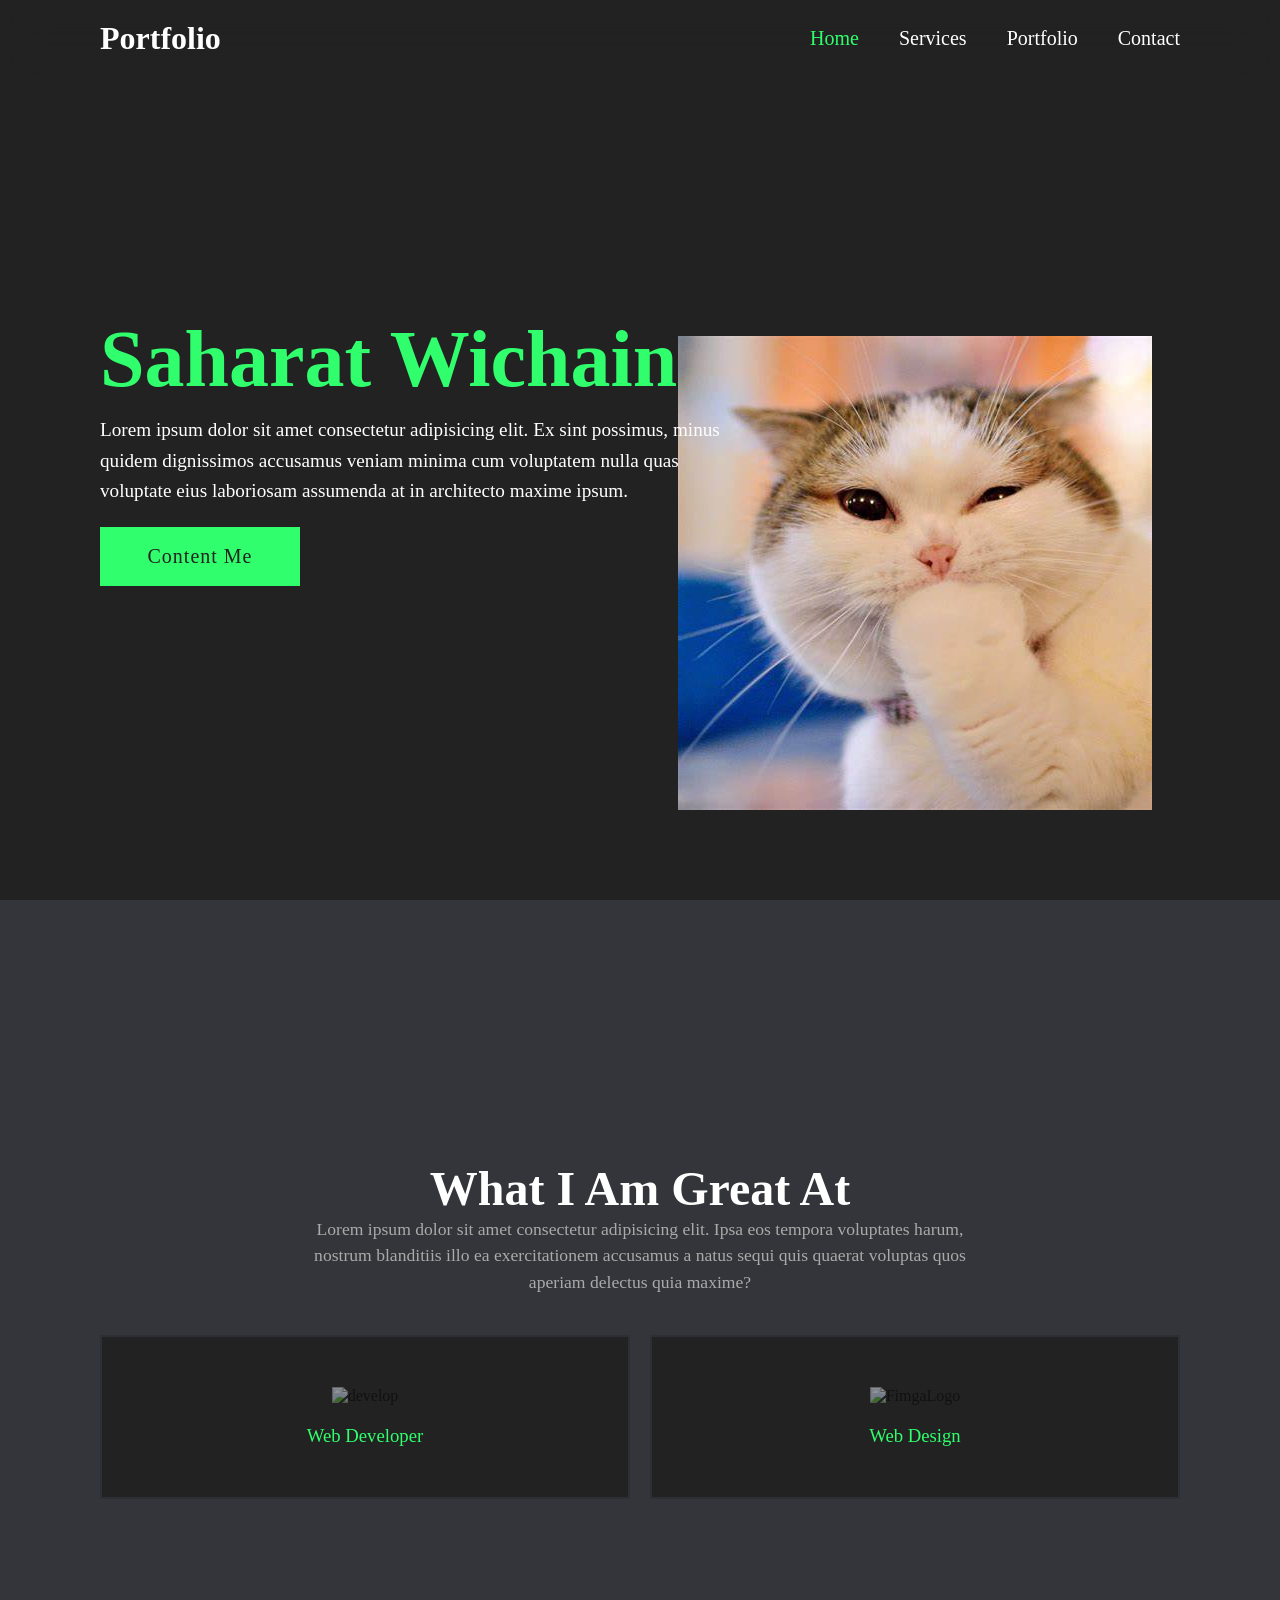
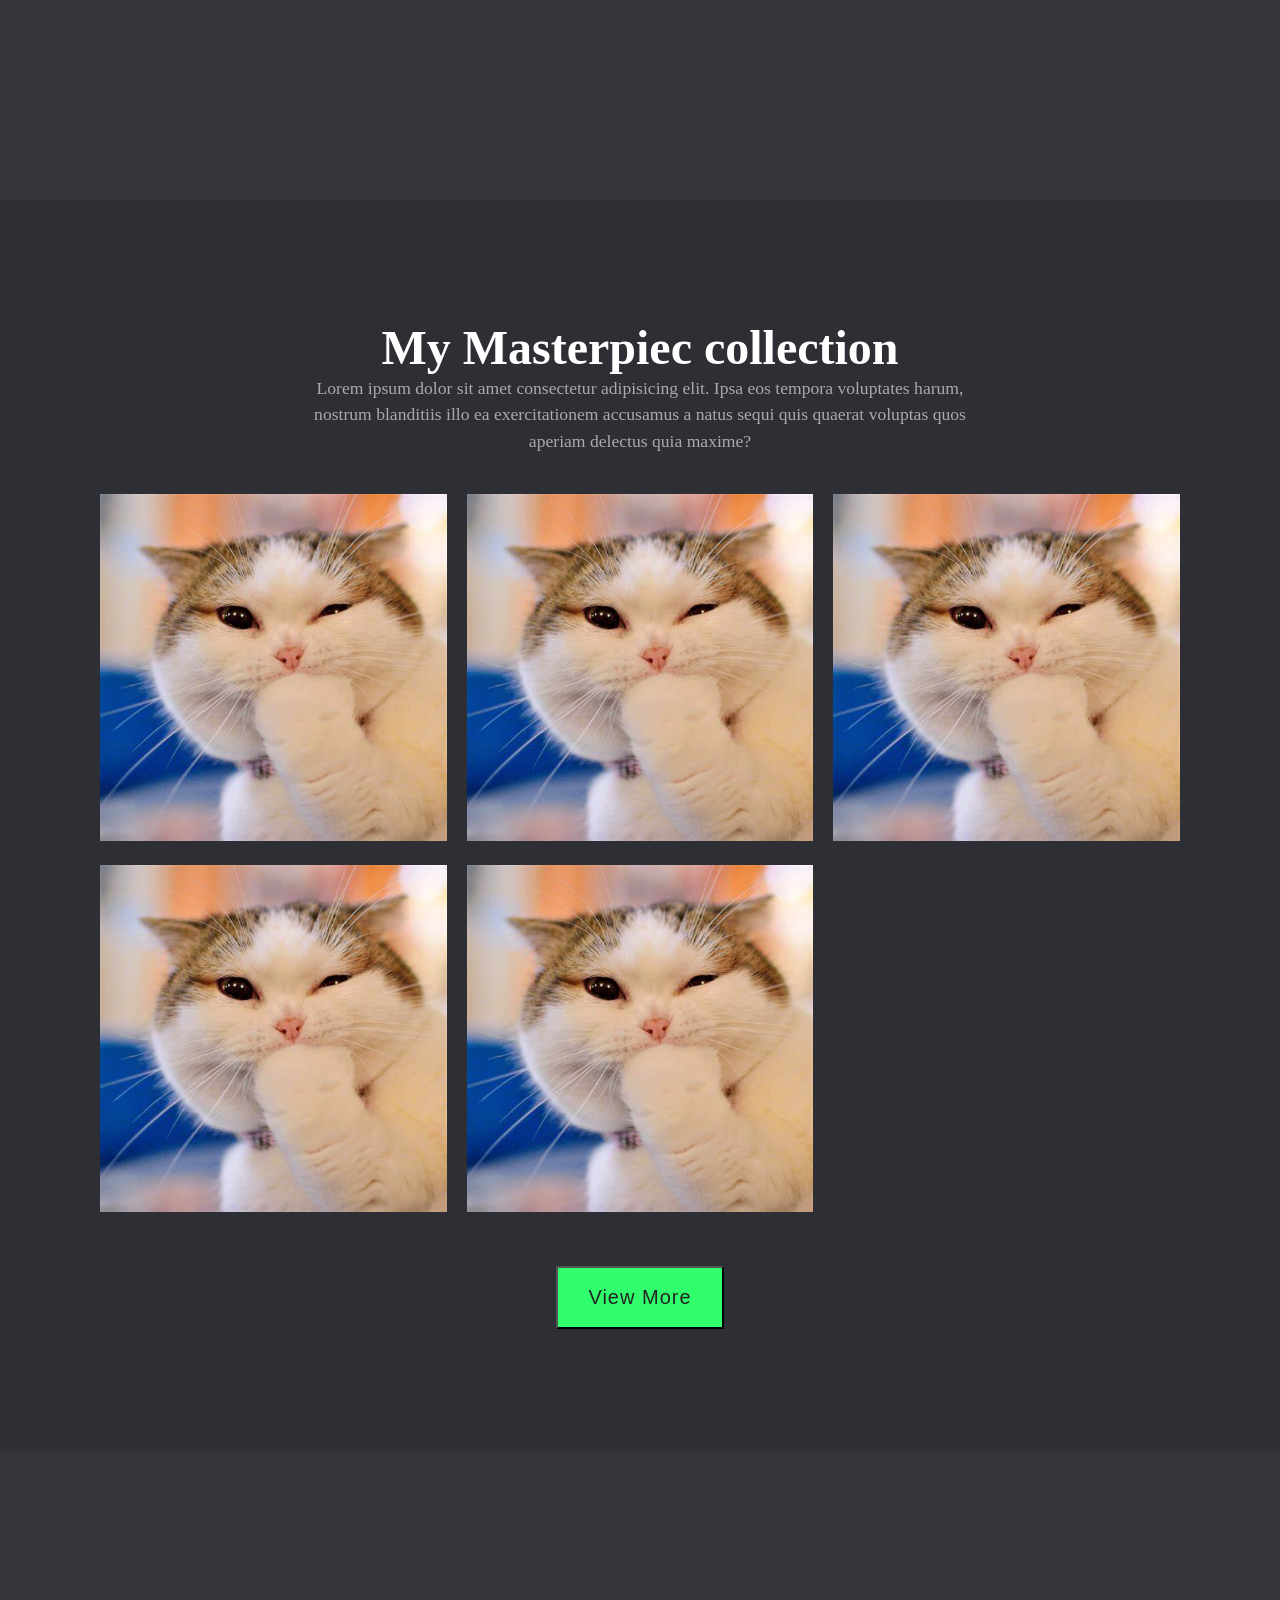
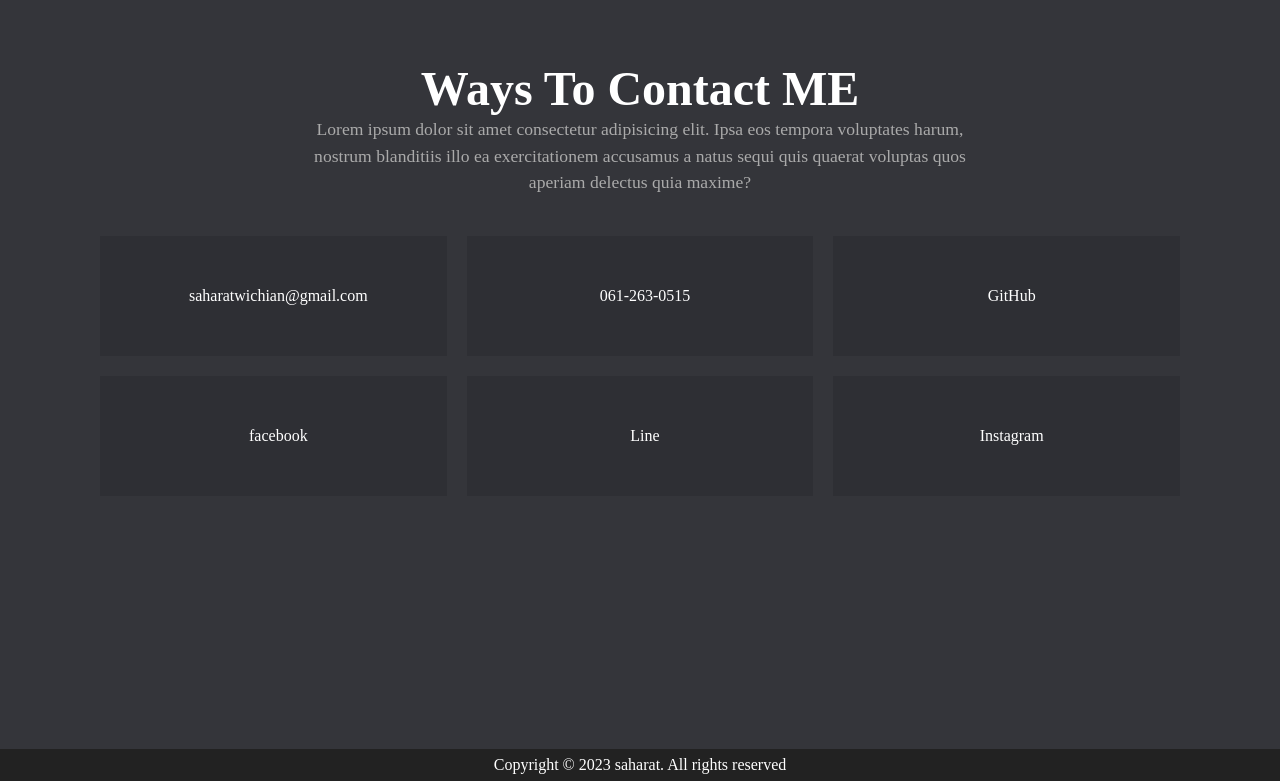
==== commit 4dc68ee3: "asdasd" ====
--- a/index.html
+++ b/index.html
@@ -4,7 +4,7 @@
     <meta charset="UTF-8">
     <meta name="viewport" content="width=device-width, initial-scale=1.0">
     <title>Phone Book</title>
-    <link rel="stylesheet" href="styles.css">
+    <link rel="stylesheet" href="style.css">
 </head>
 <body>
     <nav>
@@ -23,7 +23,7 @@
             <p>Lorem ipsum dolor sit amet consectetur adipisicing elit. Ex sint possimus, minus quidem dignissimos accusamus veniam minima cum voluptatem nulla quas voluptate eius laboriosam assumenda at in architecto maxime ipsum.</p>
             <a href="#" class="btn">Content Me</a>
         </div>
-        <img src="/img/stang.jpg" class="men">
+        <img src="/img/OIP.jpg" class="men">
     </section>
     <section id="services">
         <div class="secText">
@@ -48,19 +48,19 @@
         </div>
         <div class="content">
             <div class="imgBx">
-                <img src="/img/stang.jpg" >
+                <img src="/img/OIP.jpg" >
             </div>
             <div class="imgBx">
-                <img src="/img/stang.jpg" >
+                <img src="/img/OIP.jpg" >
             </div>
             <div class="imgBx">
-                <img src="/img/stang.jpg" >
+                <img src="/img/OIP.jpg" >
             </div>
             <div class="imgBx">
-                <img src="/img/stang.jpg" >
+                <img src="/img/OIP.jpg" >
             </div>
             <div class="imgBx">
-                <img src="/img/stang.jpg" >
+                <img src="/img/OIP.jpg" >
             </div>
         </div>
         <div class="center">
--- a/style.css
+++ b/style.css
@@ -0,0 +1,373 @@
+* {
+    margin: 0;
+    padding: 0%;
+    box-sizing: border-box;
+    scroll-behavior: smooth;
+}
+
+nav {
+    position: fixed;
+    top: 0;
+    left: 0;
+    width: 100%;
+    padding: 20px 100px;
+    display: flex;
+    justify-content: space-between;
+    align-items: center;
+    z-index: 10000;
+    backdrop-filter: blur(20px);
+}
+
+nav .logo {
+    position: relative;
+    color: #fff;
+    text-decoration: none;
+    font-weight: 700;
+    font-size: 2em;
+}
+
+nav ul {
+    position: relative;
+    display: flex;
+    gap: 40px;
+}
+
+nav ul li {
+    list-style: none;
+}
+
+nav ul li a {
+    text-decoration: none;
+    color: #fff;
+    font-weight: 500;
+    font-size: 1.25em;
+}
+
+nav ul li.active a,
+nav ul li a:hover {
+    color: #30fe6c;
+}
+
+#home {
+    position: relative;
+    width: 100%;
+    min-height: 100vh;
+    background-color: #222;
+    display: flex;
+    justify-content: space-between;
+    align-items: center;
+    padding: 100px;
+}
+
+#home .content {
+    position: relative;
+    display: flex;
+    flex-direction: column;
+    gap: 10px;
+    max-width: 650px;
+    z-index: 10;
+}
+
+#home .content h2 {
+    position: relative;
+    font-size: 5em;
+    color: #30fe6c;
+}
+
+#home .content p {
+    position: relative;
+    color: #fff;
+    font-size: 1.2em;
+    line-height: 1.6em;
+}
+
+.btn {
+    outline: none;
+    position: relative;
+    display: inline-block;
+    font-size: 1.25em;
+    max-width: 200px;
+    background-color: #30fe6c;
+    color: #222;
+    text-align: center;
+    padding: 18px 30px;
+    font-weight: 500;
+    letter-spacing: 0.05em;
+    text-decoration: none;
+    margin-top: 10px;
+}
+
+#home .men {
+    position: absolute;
+    bottom: 10%;
+    right: 10%;
+    max-height: 70vh;
+}
+
+#contact,
+#portfolio,
+#services {
+    position: relative;
+    background-color: #34353a;
+    min-height: 100vh;
+    padding: 120px 100px;
+    display: flex;
+    justify-content: center;
+    flex-direction: column;
+}
+
+.secText {
+    position: relative;
+    width: 100%;
+    display: flex;
+    justify-content: center;
+    align-items: center;
+    flex-direction: column;
+}
+
+.secText h2 {
+    font-size: 3em;
+    color: #fff;
+}
+
+.secText p {
+    max-width: 700px;
+    text-align: center;
+    font-size: 1.1em;
+    color: #aaa;
+    line-height: 1.5em;
+}
+
+#services .content {
+    display: grid;
+    grid-template-columns: repeat(2, 1fr);
+    grid-gap: 20px;
+    margin: 40px 0;
+}
+
+#services .content .servicesBx{
+    background-color: #222;
+    padding: 50px 20px;
+    display: flex;
+    justify-content: center;
+    align-items: center;
+    flex-direction: column;
+    border: 2px solid #2e2f34;
+    gap: 20px;
+
+}
+
+#services .content .servicesBx:hover {
+    border: 2px solid #30fe6c;
+}
+
+#services .content .servicesBx img{
+    max-width: 100px;
+    opacity: 0.5;
+    transition: 0.5s;
+}
+
+#services .content .servicesBx:hover img{
+    max-width: 100px;
+    opacity: 1;
+}
+
+#services .content .servicesBx h3{
+    color: #fff;
+    font-weight: 500;
+    color: #30fe6c;
+}
+
+.center{
+    width: 100%;
+    text-align: center;
+
+}
+
+#portfolio{
+    background-color: #2e2f34;
+}
+
+#portfolio .content{
+    display: grid;
+    grid-template-columns: repeat(3,1fr);
+    grid-gap: 20px;
+    margin: 40px 0px;
+}
+
+#portfolio .content .imgBx {
+    position: relative;
+}
+
+#portfolio .content .imgBx img{
+    max-width: 100%;
+}
+
+#contact .content {
+    display: grid;
+    grid-template-columns: repeat(3 ,1fr);
+    grid-gap: 20px;
+    margin: 40px 0;
+}
+
+
+#contact .content a{
+    background-color: #2e2f34;
+    height: 120px;
+    display: flex;
+    justify-content: center;
+    align-items: center;
+    text-decoration: 1.2em;
+    color: #fff;
+    transition: 0.5s;
+}
+
+#contact .content a:hover{
+  background-color: #30fe6c;
+}
+
+#contact .content a i{
+    color: #30fe6c;
+    font-size: 1.5em;
+    margin-right: 10px;
+    transition: 0.5s;
+}
+
+
+#contact .content a:hover,
+#contact .content a:hover i{
+    color: #222;
+   
+}
+
+footer{
+    height: 2rem;
+    background: #222;
+    color: white;
+    display: flex;
+    justify-content: center;
+    align-items: center;
+}
+
+@media (max-width: 900px) {
+    nav{
+        padding: 20px 50px;
+    }
+    #home{
+        padding: 150px 60px;
+        display: flex;
+        flex-direction: column-reverse;
+        padding-bottom: 5%;
+        justify-content: center;
+        align-items: center;
+    }
+    #home .content h2{
+        font-size: 4em;
+    }
+    .btn{
+        max-width: 160px;
+        padding: 10px 20px;
+    }
+    #home .men{
+        position: relative;
+        height: 60vh;
+        border-radius: 5px;
+        margin-bottom: 32px;
+    }
+    .secText h2 {
+        font-size: 2em;
+        text-align: center;
+
+    }
+    #contact,
+    #portfolio,
+    #services{
+        padding: 100px 50px 50px;
+    }
+    #services .content,
+    #portfolio .content {
+        grid-template-columns: repeat(2 , 1fr);
+    }
+    .menuToggle{
+        position: relative;
+        width: 30px;
+        height: 20px;
+        display: flex;
+        justify-content: center;
+        align-items: center;
+        cursor: pointer;
+    }
+
+    .menuToggle::before{
+        content: '';
+        position: absolute;
+        width: 100%;
+        height: 2px;
+        background-color: #fff;
+        transform: translateY(-10px);
+        transition: 0.5s;
+        box-shadow: 0 10px #fff;
+    }
+    .menuToggle::after{
+        content: '';
+        position: absolute;
+        width: 100%;
+        height: 2px;
+        background-color: #fff;
+        transform: translateY(10px);
+        transition: 0.5s;
+    }
+    nav.active .menuToggle::before{
+        transform: translateY(0px) rotate(45deg);
+        box-shadow: 0 0 #fff;
+    }
+    nav.active .menuToggle::after{
+        transform: translateY(0px) rotate(315deg);
+        box-shadow: 0 0 #fff;
+    }
+    nav ul {
+        display: none;
+    }
+    nav.active ul {
+        position: fixed;
+        left: 0%;
+        top: 77px;
+        width: 100%;
+        height: calc(100vh);
+        background-color:rgba(50, 50, 50, 0.95);
+        display: flex;
+        justify-content: center;
+        align-items: center;
+        flex-direction: column;
+        z-index: 10000;
+        gap: 20px;
+    }
+    nav.active ul li a{
+        font-size: 2em;
+    }
+
+}
+
+
+@media (max-width: 700px) {
+    #home .content h2{
+        font-size: 2em;
+    }
+
+    #home .men{
+        height: 40vh;
+    }
+    #contact,
+    #portfolio,
+    #services{
+        padding: 100px 50px 50px;
+    }
+    #services .content,
+    #portfolio .content,
+    #contact .content {
+        grid-template-columns: repeat(1, 1fr);
+    }
+    #contact .content a {
+      height: 80px;  
+    }
+}
